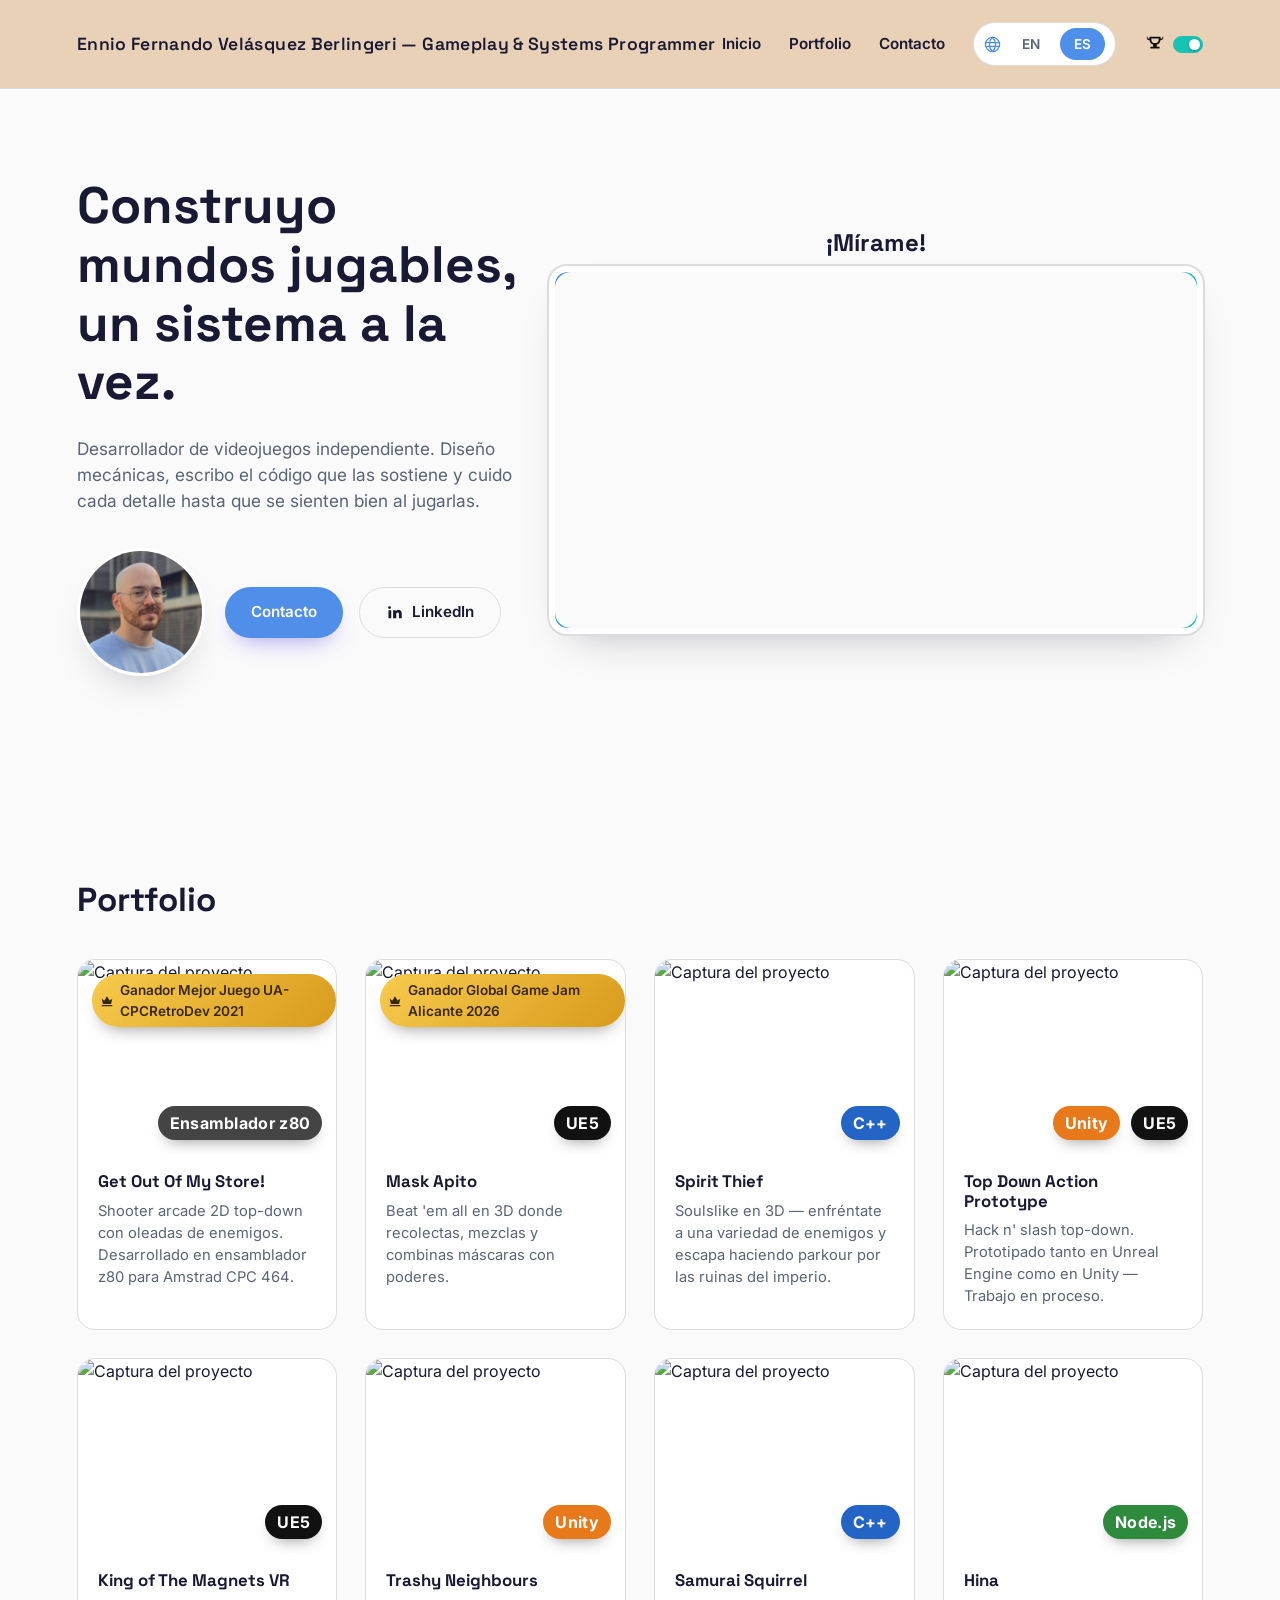
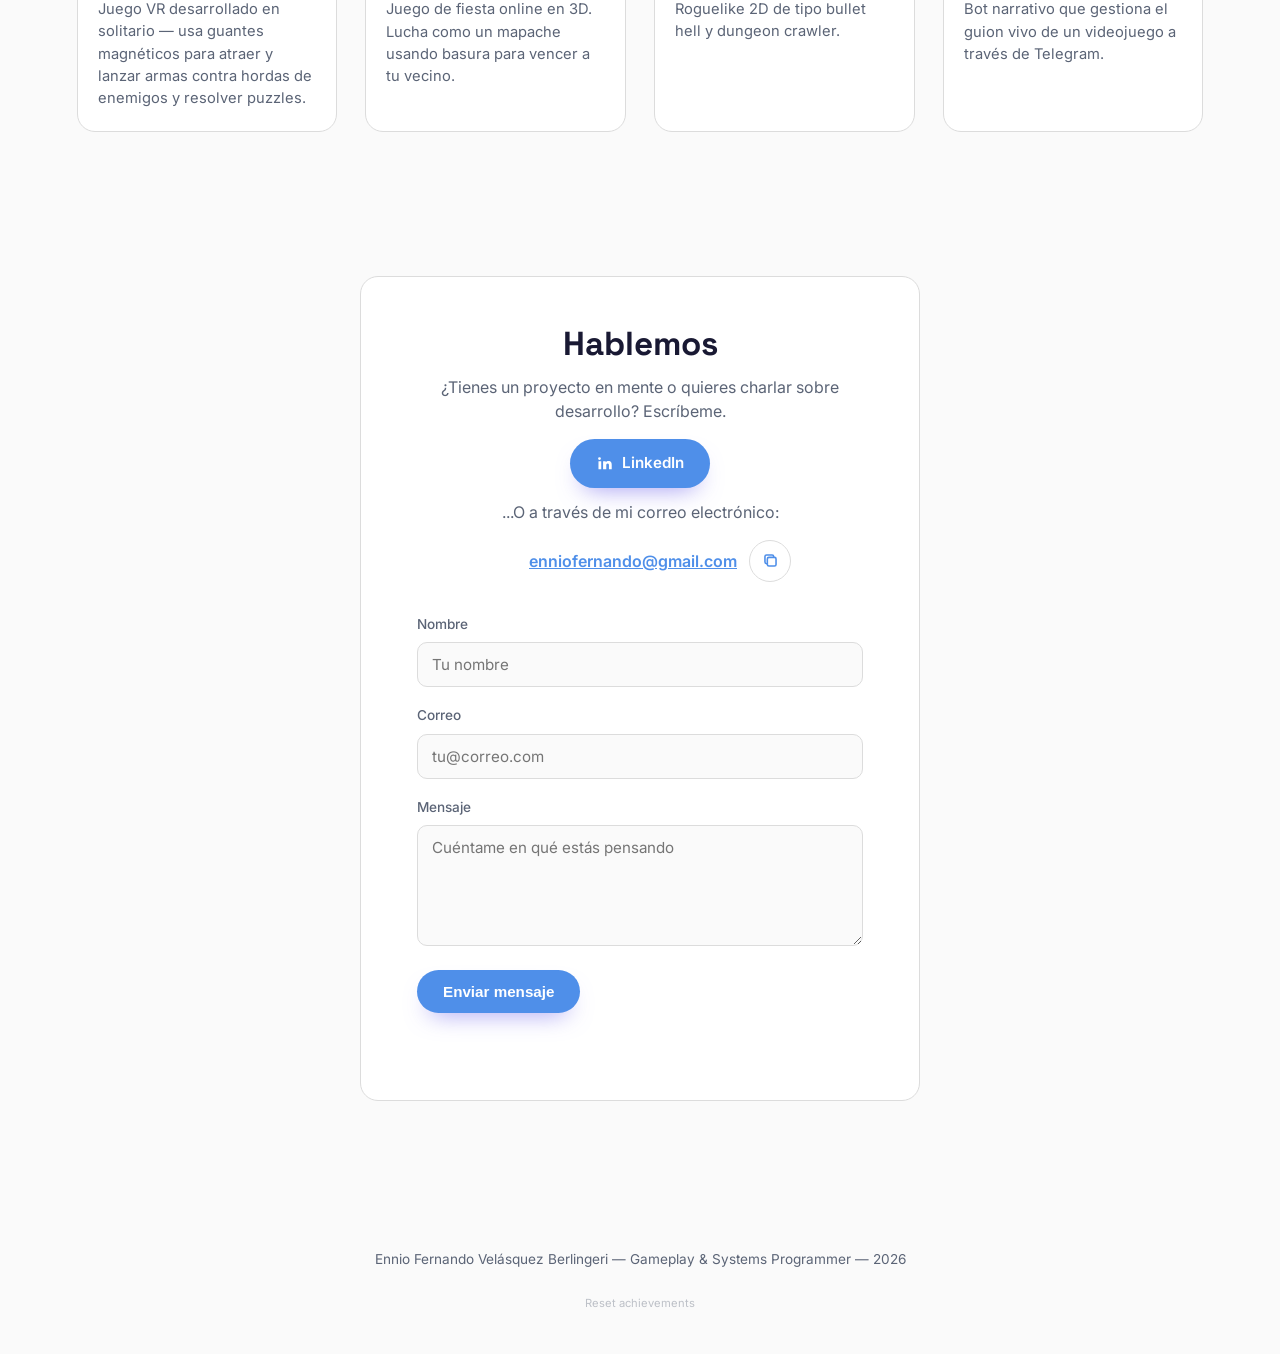
==== index.html @ 20a38a28 "achievements" ====
<!DOCTYPE html>
<html lang="es">
<head>
<meta charset="UTF-8">
<meta name="viewport" content="width=device-width, initial-scale=1.0">
<title>Portfolio - Ennio F. Velásquez</title>
<link rel="preconnect" href="https://fonts.googleapis.com">
<link rel="preconnect" href="https://fonts.gstatic.com" crossorigin>
<link href="https://fonts.googleapis.com/css2?family=Space+Grotesk:wght@500;600;700&family=Inter:wght@400;500;600&display=swap" rel="stylesheet">
<link rel="stylesheet" href="style.css">
</head>
<body>

  <header class="topbar">
    <span class="topbar-name">Ennio Fernando Velásquez Berlingeri — Gameplay & Systems Programmer</span>
    <div class="topbar-right">
      <nav class="topbar-nav">
        <a href="#inicio" data-i18n="nav.inicio">Inicio</a>
        <a href="#portfolio" data-i18n="nav.portfolio">Portfolio</a>
        <a href="#contacto" data-i18n="nav.contacto">Contacto</a>
      </nav>
      <div class="lang-switch" role="group" aria-label="Selector de idioma">
        <svg class="lang-icon" viewBox="0 0 24 24" aria-hidden="true">
          <circle cx="12" cy="12" r="9"/>
          <path d="M12 3c2.5 2.4 3.9 5.6 3.9 9s-1.4 6.6-3.9 9c-2.5-2.4-3.9-5.6-3.9-9s1.4-6.6 3.9-9z"/>
          <path d="M3.3 9.5h17.4M3.3 14.5h17.4"/>
        </svg>
        <button type="button" class="lang-option is-active" data-lang="en">EN</button>
        <button type="button" class="lang-option" data-lang="es">ES</button>
      </div>
      <label class="achievement-toggle" data-i18n-aria="achievement.toggle.aria">
        <svg class="achievement-toggle-icon" viewBox="0 0 24 24" aria-hidden="true">
          <path d="M6 4h12v3a6 6 0 0 1-4 5.66V15h3v2H7v-2h3v-2.34A6 6 0 0 1 6 7V4Zm2 2v1a4 4 0 0 0 8 0V6H8Zm-4 0h2v2a3 3 0 0 1-3-3V4h1v2Zm16 0V4h1v1a3 3 0 0 1-3 3V6h2Z"/>
        </svg>
        <input id="achievement-toggle" type="checkbox" checked onchange="toggleAchievements(this)">
        <span class="achievement-toggle-track" aria-hidden="true"></span>
      </label>
    </div>
  </header>

  <main>
    <section class="hero" id="inicio">
      <div class="hero-text">
        <h1 data-i18n="hero.title">Construyo mundos jugables, un sistema a la vez.</h1>
        <p class="hero-subtitle" data-i18n="hero.subtitle">Desarrollador de videojuegos independiente. Diseño mecánicas, escribo el código que las sostiene y cuido cada detalle hasta que se sienten bien al jugarlas.</p>
        <div class="hero-actions-wrap">
          <img class="avatar-thumb" src="resources/pic.png" alt="Foto de Ennio">
          <div class="hero-actions">
            <a class="btn btn-primary" href="#contacto" data-i18n="nav.contacto">Contacto</a>
            <a class="btn btn-outline" href="https://www.linkedin.com/in/efvb/" target="_blank" rel="noopener">
              <svg class="btn-icon" viewBox="0 0 24 24" aria-hidden="true"><path d="M6.94 5a2 2 0 1 1-4 0 2 2 0 0 1 4 0zM3.5 8.75h3.9V20H3.5V8.75zM10 8.75h3.74v1.54h.05c.52-.94 1.8-1.93 3.7-1.93 3.96 0 4.7 2.5 4.7 5.75V20h-3.9v-5.14c0-1.23-.02-2.8-1.75-2.8-1.76 0-2.03 1.32-2.03 2.7V20H10V8.75z"/></svg>
              <span data-i18n="hero.cta.linkedin">LinkedIn</span>
            </a>
          </div>
        </div>
      </div>
      <div class="hero-media">
        <h2 class="video-title" data-i18n="hero.video.title">Watch me!</h2>
        <div class="video-frame">
          <iframe
            id="showcase-video"
            src="https://www.youtube.com/embed/3ATdBlIdBKU?enablejsapi=1"
            title="Gamedev Showcase Video"
            frameborder="0"
            allow="accelerometer; autoplay; clipboard-write; encrypted-media; gyroscope; picture-in-picture"
            allowfullscreen>
          </iframe>
        </div>
      </div>
    </section>

    <section class="portfolio" id="portfolio">
      <h2 data-i18n="portfolio.heading">Portfolio</h2>
      <div class="grid">

        <a class="card" href="project/get-out-of-my-store.html" data-i18n-aria="card.aria">
          <div class="card-image">
            <span class="badge-winner">
              <svg class="badge-icon" viewBox="0 0 24 24" aria-hidden="true"><path d="M3 19h18v2H3v-2zM3 8l4.5 3L12 4l4.5 7L21 8l-2 9H5L3 8z"/></svg>
              <span data-i18n="project.goms.award">Ganador del Mejor Juego UA en CPCRetroDev 2021</span>
            </span>
            <img src="https://picsum.photos/seed/get-out-of-my-store/600/450" alt="Captura del proyecto">
            <span class="badge-tag" style="background: #444444;" data-i18n="project.goms.badge">Ensamblador z80</span>
          </div>
          <div class="card-body">
            <h3 data-i18n="project.goms.title">Get Out Of My Store!</h3>
            <p data-i18n="project.goms.tagline">Shooter arcade 2D top-down con oleadas de enemigos.</p>
          </div>
        </a>

        <a class="card" href="project/mask-apito.html" data-i18n-aria="card.aria">
          <div class="card-image">
            <span class="badge-winner">
              <svg class="badge-icon" viewBox="0 0 24 24" aria-hidden="true"><path d="M3 19h18v2H3v-2zM3 8l4.5 3L12 4l4.5 7L21 8l-2 9H5L3 8z"/></svg>
              <span data-i18n="project.maskapito.award">Ganador del Global Game Jam Alicante 2026</span>
            </span>
            <img src="https://picsum.photos/seed/mask-apito/600/450" alt="Captura del proyecto">
            <span class="badge-tag" style="background: #111111;">UE5</span>
          </div>
          <div class="card-body">
            <h3 data-i18n="project.maskapito.title">Mask Apito</h3>
            <p data-i18n="project.maskapito.tagline">Beat 'em all en 3D donde las máscaras otorgan poderes.</p>
          </div>
        </a>

        <a class="card" href="project/spirit-thief.html" data-i18n-aria="card.aria">
          <div class="card-image">
            <img src="https://picsum.photos/seed/spirit-thief/600/450" alt="Captura del proyecto">
            <span class="badge-tag" style="background: #2464c4;">C++</span>
          </div>
          <div class="card-body">
            <h3 data-i18n="project.spiritthief.title">Spirit Thief</h3>
            <p data-i18n="project.spiritthief.tagline">Soulslike en 3D con combate y parkour por las ruinas del imperio.</p>
          </div>
        </a>

        <a class="card" href="project/top-down-action-prototype.html" data-i18n-aria="card.aria">
          <div class="card-image">
            <img src="https://picsum.photos/seed/top-down-action-prototype/600/450" alt="Captura del proyecto">
            <span class="badge-tag" style="background: #111111;">UE5</span>
            <span class="badge-tag badge-tag-secondary" style="background: #e8791a;">Unity</span>
          </div>
          <div class="card-body">
            <h3 data-i18n="project.topdownaction.title">Top Down Action Prototype</h3>
            <p data-i18n="project.topdownaction.tagline">Hack n' slash top-down prototipado en Unreal Engine y Unity.</p>
          </div>
        </a>

        <a class="card" href="project/king-of-the-magnets-vr.html" data-i18n-aria="card.aria">
          <div class="card-image">
            <img src="https://picsum.photos/seed/king-of-the-magnets-vr/600/450" alt="Captura del proyecto">
            <span class="badge-tag" style="background: #111111;">UE5</span>
          </div>
          <div class="card-body">
            <h3 data-i18n="project.kotm.title">King of The Magnets VR</h3>
            <p data-i18n="project.kotm.tagline">Juego VR desarrollado en solitario con guantes magnéticos.</p>
          </div>
        </a>

        <a class="card" href="project/trashy-neighbours.html" data-i18n-aria="card.aria">
          <div class="card-image">
            <img src="https://picsum.photos/seed/trashy-neighbours/600/450" alt="Captura del proyecto">
            <span class="badge-tag" style="background: #e8791a;">Unity</span>
          </div>
          <div class="card-body">
            <h3 data-i18n="project.trashyneighbours.title">Trashy Neighbours</h3>
            <p data-i18n="project.trashyneighbours.tagline">Juego de fiesta online en 3D donde luchas usando basura.</p>
          </div>
        </a>

        <a class="card" href="project/samurai-squirrel.html" data-i18n-aria="card.aria">
          <div class="card-image">
            <img src="https://picsum.photos/seed/samurai-squirrel/600/450" alt="Captura del proyecto">
            <span class="badge-tag" style="background: #2464c4;">C++</span>
          </div>
          <div class="card-body">
            <h3 data-i18n="project.samuraisquirrel.title">Samurai Squirrel</h3>
            <p data-i18n="project.samuraisquirrel.tagline">Roguelike 2D de tipo bullet hell y dungeon crawler.</p>
          </div>
        </a>

        <a class="card" href="project/hina.html" data-i18n-aria="card.aria">
          <div class="card-image">
            <img src="https://picsum.photos/seed/hina/600/450" alt="Captura del proyecto">
            <span class="badge-tag" style="background: #2e8b3d;">Node.js</span>
          </div>
          <div class="card-body">
            <h3 data-i18n="project.hina.title">Hina</h3>
            <p data-i18n="project.hina.desc">Bot narrativo que gestiona el guion vivo de un videojuego a través de Telegram.</p>
          </div>
        </a>

      </div>
    </section>

    <section class="contact" id="contacto">
      <div class="contact-inner">
        <h2 data-i18n="contact.heading">Hablemos</h2>
        <p class="contact-subtitle" data-i18n="contact.subtitle">¿Tienes un proyecto en mente o quieres charlar sobre desarrollo? Escríbeme.</p>
        <a class="btn btn-primary" href="https://www.linkedin.com/in/efvb/" target="_blank" rel="noopener">
          <svg class="btn-icon" viewBox="0 0 24 24" aria-hidden="true"><path d="M6.94 5a2 2 0 1 1-4 0 2 2 0 0 1 4 0zM3.5 8.75h3.9V20H3.5V8.75zM10 8.75h3.74v1.54h.05c.52-.94 1.8-1.93 3.7-1.93 3.96 0 4.7 2.5 4.7 5.75V20h-3.9v-5.14c0-1.23-.02-2.8-1.75-2.8-1.76 0-2.03 1.32-2.03 2.7V20H10V8.75z"/></svg>
          <span data-i18n="hero.cta.linkedin">LinkedIn</span>
        </a>
        <p class="contact-subtitle" data-i18n="contact.oremail">...O a través de mi correo electrónico:</p>
        <a class="mailto" href="mailto:enniofernando@gmail.com">enniofernando@gmail.com</a>
        <span class="copy-email-slot">
          <button class="copy-email" data-i18n-aria="contact.copy" aria-label="Copiar" onclick="copyEmail(this)">
              <svg class="copy-icon" viewBox="0 0 24 24" aria-hidden="true">
                <rect x="5" y="5" width="11" height="11" rx="2"></rect>
                <rect class="copy-front" x="8" y="8" width="11" height="11" rx="2"></rect>
              </svg>
              <span class="copy-label" data-i18n="contact.copy">Copiar</span>
          </button>
        </span>
        <form class="contact-form">
          <div class="field">
            <label for="name" data-i18n="contact.name.label">Nombre</label>
            <input type="text" id="name" name="name" placeholder="Tu nombre" data-i18n-placeholder="contact.name.placeholder">
          </div>
          <div class="field">
            <label for="email" data-i18n="contact.email.label">Correo</label>
            <input type="email" id="email" name="email" placeholder="tu@correo.com" data-i18n-placeholder="contact.email.placeholder">
          </div>
          <div class="field">
            <label for="message" data-i18n="contact.message.label">Mensaje</label>
            <textarea id="message" name="message" rows="5" placeholder="Cuéntame en qué estás pensando" data-i18n-placeholder="contact.message.placeholder"></textarea>
          </div>
          <button type="submit" class="btn btn-primary" data-i18n="contact.submit" disabled>Enviar mensaje</button>
        </form>
      </div>
    </section>
  </main>

  <footer class="site-footer">
    <p data-i18n="footer.text">Ennio — Game Developer</p>
    <button class="reset-achievements" type="button" data-i18n="footer.resetAchievements" onclick="resetAchievements()">Reset achievements</button>
  </footer>
  <script src="layout.js"></script>
  <script src="translations.js"></script>
  <script src="i18n.js"></script>
  <script src="contact.js"></script>
  <script>
    (function () {
      var achievementStorageKey = "portfolio-achievements";
      var achievementPreferenceKey = "portfolio-achievements-enabled";
      var viewedProjectsKey = "portfolio-viewed-projects";
      var finalAchievementKey = "achievement.final.title";
      var requiredAchievementKeys = [
        "achievement.cinema.title",
        "achievement.language.title",
        "achievement.contact.title",
        "achievement.copycat.title",
        "achievement.projects2.title",
        "achievement.projectsAll.title"
      ];
      var finalAchievementTimerScheduled = false;

      function achievementsEnabled() {
        try {
          return localStorage.getItem(achievementPreferenceKey) !== "false";
        } catch (error) {
          return true;
        }
      }

      window.toggleAchievements = function (toggle) {
        try {
          localStorage.setItem(achievementPreferenceKey, String(toggle.checked));
        } catch (error) {
          // Achievements remain enabled if localStorage is blocked.
        }
        if (!toggle.checked) {
          var activeToast = document.querySelector(".achievement-toast");
          if (activeToast) activeToast.remove();
        }
      };

      function getViewedProjectCount() {
        var projectIds = Array.prototype.map.call(
          document.querySelectorAll(".portfolio .card"),
          function (card) { return card.getAttribute("href").split("/").pop(); }
        );
        try {
          var viewedProjects = JSON.parse(localStorage.getItem(viewedProjectsKey) || "[]");
          return projectIds.filter(function (projectId) {
            return viewedProjects.indexOf(projectId) !== -1;
          }).length;
        } catch (error) {
          return 0;
        }
      }

      function checkProjectAchievements() {
        var viewedCount = getViewedProjectCount();
        var totalProjects = document.querySelectorAll(".portfolio .card").length;
        if (viewedCount >= 2) {
          window.AnimateAchievement("achievement.projects2.title", "achievement.projects2.description");
        }
        if (viewedCount === totalProjects) {
          window.AnimateAchievement("achievement.projectsAll.title", "achievement.projectsAll.description");
        }
      }

      document.addEventListener("DOMContentLoaded", function () {
        var toggle = document.getElementById("achievement-toggle");
        if (toggle) toggle.checked = achievementsEnabled();
        checkProjectAchievements();
        if (requiredAchievementKeys.every(function (key) {
          return getShownAchievements().indexOf(key) !== -1;
        })) {
          scheduleFinalAchievement();
        }
      });

      window.addEventListener("storage", function (event) {
        if (event.key === viewedProjectsKey) checkProjectAchievements();
        if (event.key === viewedProjectsKey || event.key === achievementStorageKey) {
          if (requiredAchievementKeys.every(function (key) {
            return getShownAchievements().indexOf(key) !== -1;
          })) {
            scheduleFinalAchievement();
          }
        }
      });

      window.resetAchievements = function () {
        sessionStorage.removeItem(achievementStorageKey);
        localStorage.removeItem(viewedProjectsKey);
        if (typeof window.resetLanguageAchievementProgress === "function") {
          window.resetLanguageAchievementProgress();
        }
      };

      function getShownAchievements() {
        try {
          return JSON.parse(sessionStorage.getItem(achievementStorageKey) || "[]");
        } catch (error) {
          return [];
        }
      }

      function scheduleFinalAchievement() {
        if (finalAchievementTimerScheduled) return;
        finalAchievementTimerScheduled = true;
        window.setTimeout(function () {
          finalAchievementTimerScheduled = false;
          var shownAchievements = getShownAchievements();
          var hasEveryAchievement = requiredAchievementKeys.every(function (key) {
            return shownAchievements.indexOf(key) !== -1;
          });
          if (hasEveryAchievement) {
            window.AnimateAchievement(finalAchievementKey, "achievement.final.description");
          }
        }, 5000);
      }

      function playAchievementSound() {
        var AudioContext = window.AudioContext || window.webkitAudioContext;
        if (!AudioContext) return;

        var context = new AudioContext();
        var oscillator = context.createOscillator();
        var gain = context.createGain();
        var now = context.currentTime;

        oscillator.type = "triangle";
        oscillator.frequency.setValueAtTime(523.25, now);
        oscillator.frequency.setValueAtTime(659.25, now + 0.1);
        oscillator.frequency.setValueAtTime(783.99, now + 0.2);
        gain.gain.setValueAtTime(0.0001, now);
        gain.gain.exponentialRampToValueAtTime(0.12, now + 0.03);
        gain.gain.exponentialRampToValueAtTime(0.0001, now + 0.55);

        oscillator.connect(gain);
        gain.connect(context.destination);
        oscillator.start(now);
        oscillator.stop(now + 0.55);
        oscillator.addEventListener("ended", function () {
          context.close();
        });
      }

      window.AnimateAchievement = function (title, description) {
        if (!achievementsEnabled()) return;
        var shownAchievements = getShownAchievements();
        if (shownAchievements.indexOf(title) !== -1) return;

        shownAchievements.push(title);
        try {
          sessionStorage.setItem(achievementStorageKey, JSON.stringify(shownAchievements));
        } catch (error) {
          // The notification can still be shown if sessionStorage is blocked.
        }

        if (title !== finalAchievementKey && requiredAchievementKeys.every(function (key) {
          return shownAchievements.indexOf(key) !== -1;
        })) {
          scheduleFinalAchievement();
        }

        var existing = document.querySelector(".achievement-toast");
        if (existing) existing.remove();

        var lang = document.documentElement.lang || "es";
        var dictionary = (window.translations && window.translations[lang]) || {};
        var unlockedText = dictionary["achievement.unlocked"] || "Achievement unlocked";
        var displayTitle = dictionary[title] || title;
        var displayDescription = dictionary[description] || description;
        var toast = document.createElement("aside");
        toast.className = "achievement-toast" + (title === finalAchievementKey ? " achievement-toast--gold" : "");
        toast.setAttribute("role", "status");
        toast.innerHTML =
          '<div class="achievement-icon" aria-hidden="true">' +
          '<svg viewBox="0 0 24 24"><path d="M6 4h12v3a6 6 0 0 1-4 5.66V15h3v2H7v-2h3v-2.34A6 6 0 0 1 6 7V4Zm2 2v1a4 4 0 0 0 8 0V6H8Zm-4 0h2v2a3 3 0 0 1-3-3V4h1v2Zm16 0V4h1v1a3 3 0 0 1-3 3V6h2Z"/></svg>' +
          '</div>' +
          '<div class="achievement-copy"><small></small><strong></strong><span></span></div>';
        toast.querySelector("small").textContent = unlockedText;
        toast.querySelector("strong").textContent = displayTitle;
        toast.querySelector("span").textContent = displayDescription;
        document.body.appendChild(toast);
        playAchievementSound();

        window.setTimeout(function () {
          toast.classList.add("is-leaving");
          window.setTimeout(function () {
            toast.remove();
          }, 350);
        }, 5500);
      };

      window.onYouTubeIframeAPIReady = function () {
        var video = document.getElementById("showcase-video");
        if (!video || !window.YT || !YT.Player) return;

        new YT.Player(video, {
          events: {
            onStateChange: function (event) {
              if (event.data === YT.PlayerState.PLAYING) {
                window.AnimateAchievement("achievement.cinema.title", "achievement.cinema.description");
              }
            }
          }
        });
      };

      var youtubeApi = document.createElement("script");
      youtubeApi.src = "https://www.youtube.com/iframe_api";
      document.head.appendChild(youtubeApi);
    })();

    function copyTranslation(key) {
      var lang = document.documentElement.lang || "es";
      var dict = (window.translations && window.translations[lang]) || {};
      return dict[key] || key;
    }

    function copyEmail(button) {
      navigator.clipboard.writeText("enniofernando@gmail.com");
      if (typeof window.AnimateAchievement === "function") {
        window.AnimateAchievement("achievement.copycat.title", "achievement.copycat.description");
      }

      button.classList.add("is-copied");
      button.setAttribute("data-i18n-aria", "contact.copied");
      button.setAttribute("aria-label", copyTranslation("contact.copied"));
      button.querySelector(".copy-label").setAttribute("data-i18n", "contact.copied");
      button.querySelector(".copy-label").textContent = copyTranslation("contact.copied");

      setTimeout(() => {
        button.classList.remove("is-copied");
        button.setAttribute("data-i18n-aria", "contact.copy");
        button.setAttribute("aria-label", copyTranslation("contact.copy"));
        button.querySelector(".copy-label").setAttribute("data-i18n", "contact.copy");
        button.querySelector(".copy-label").textContent = copyTranslation("contact.copy");
      }, 2000);
  }
  </script>

</body>
</html>
---- style.css ----
:root {
  --bg: #fafafa;
  --surface: #ffffff;
  --ink: #191933;
  --ink-soft: #5b6476;
  --accent: #4f8fe9;
  --accent-ink: #ffffff;
  --accent-2: #17c3b2;
  --border: #dcdcdc;
  --shadow: 0 20px 40px -24px rgba(25, 25, 51, 0.35);
  --radius: 18px;
  --header-h: 84px;
  --font-display: "Space Grotesk", sans-serif;
  --font-body: "Inter", sans-serif;
}

* {
  box-sizing: border-box;
}

html {
  scroll-behavior: smooth;
}

body {
  margin: 0;
  background: var(--bg);
  color: var(--ink);
  font-family: var(--font-body);
  line-height: 1.5;
}

img {
  max-width: 100%;
  display: block;
}

a {
  color: inherit;
}

h1, h2, h3 {
  font-family: var(--font-display);
  margin: 0;
  line-height: 1.15;
}

.mailto {
  color: var(--accent);
  font-weight: 600;
  line-height: 42px;
  vertical-align: middle;
  position: relative;
  left: 56px;
}

/* ---------- Topbar ---------- */

.topbar {
  position: sticky;
  top: 0;
  z-index: 10;
  display: flex;
  align-items: center;
  justify-content: space-between;
  padding: 22px 6vw;
  background: rgb(216 168 116 / 50%);
  backdrop-filter: blur(10px);
  border-bottom: 1px solid var(--border);
}

.topbar-name {
  font-family: var(--font-display);
  font-weight: 600;
  font-size: 1.1rem;
  letter-spacing: 0.02em;
}

.topbar-right {
  display: flex;
  align-items: center;
  gap: 28px;
}

.topbar-nav {
  display: flex;
  gap: 28px;
}

.topbar-nav a {
  text-decoration: none;
  color: var(--ink);
  font-size: 0.95rem;
  font-weight: 600;
  transition: color 0.2s ease;
}

.topbar-nav a:hover {
  color: var(--accent);
}

/* ---------- Selector de idioma ---------- */

.lang-switch {
  display: flex;
  align-items: center;
  gap: 6px;
  padding: 5px 10px 5px 9px;
  border-radius: 999px;
  background: var(--surface);
  border: 1px solid var(--border);
}

.lang-icon {
  width: 19px;
  height: 19px;
  flex-shrink: 0;
  fill: none;
  stroke: var(--accent);
  stroke-width: 1.6;
  stroke-linecap: round;
}

.lang-option {
  border: none;
  background: transparent;
  padding: 8px 14px;
  border-radius: 999px;
  font-family: var(--font-body);
  font-size: 0.85rem;
  font-weight: 600;
  color: var(--ink-soft);
  cursor: pointer;
  transition: background 0.2s ease, color 0.2s ease;
}

.lang-option:hover {
  color: var(--ink);
}

.lang-option.is-active {
  background: var(--accent);
  color: var(--accent-ink);
}

.achievement-toggle {
  display: inline-flex;
  align-items: center;
  gap: 7px;
  color: var(--ink-soft);
  font-size: 0.78rem;
  font-weight: 600;
  cursor: pointer;
  user-select: none;
}

.achievement-toggle-icon {
  width: 22px;
  height: 22px;
  fill: #111111;
}

.achievement-toggle input {
  position: absolute;
  opacity: 0;
  pointer-events: none;
}

.achievement-toggle-track {
  position: relative;
  width: 30px;
  height: 17px;
  border: 1px solid var(--border);
  border-radius: 999px;
  background: var(--border);
  transition: background 0.2s ease, border-color 0.2s ease;
}

.achievement-toggle-track::after {
  content: "";
  position: absolute;
  top: 2px;
  left: 2px;
  width: 11px;
  height: 11px;
  border-radius: 50%;
  background: var(--surface);
  box-shadow: 0 1px 3px rgb(25 25 51 / 25%);
  transition: transform 0.2s ease;
}

.achievement-toggle input:checked + .achievement-toggle-track {
  border-color: var(--accent-2);
  background: var(--accent-2);
}

.achievement-toggle input:checked + .achievement-toggle-track::after {
  transform: translateX(13px);
}

.achievement-toggle input:focus-visible + .achievement-toggle-track {
  outline: 3px solid rgb(79 143 233 / 35%);
  outline-offset: 3px;
}

/* ---------- Hero ---------- */

.hero {
  display: flex;
  align-items: center;
  gap: 1vw;
  padding: 3vh 6vw 10vh;
  min-height: 82vh;
  scroll-margin-top: var(--header-h);
}

.hero-text {
  flex: 1 1 400px;
  animation: rise 0.8s ease both;
}

.hero-text h1 {
  font-size: clamp(2.2rem, 4vw, 3.4rem);
  max-width: 14ch;
  color: var(--ink);
}

.hero-subtitle {
  margin-top: 24px;
  max-width: 46ch;
  font-size: 1.08rem;
  color: var(--ink-soft);
}

.hero-actions-wrap {
  margin-top: 34px;
  display: flex;
  align-items: center;
  gap: 20px;
}

.avatar-thumb {
  width: 128px;
  height: 128px;
  border-radius: 50%;
  object-fit: cover;
  border: 3px solid var(--surface);
  box-shadow: var(--shadow);
  flex-shrink: 0;
}

.hero-actions {
  display: flex;
  gap: 16px;
  flex-wrap: wrap;
}

.hero-media {
  flex: 1.3 1 576px;
  animation: rise 0.8s 0.15s ease both;
}

.video-frame {
  position: relative;
  border-radius: var(--radius);
  overflow: hidden;
  aspect-ratio: 16 / 9;
  box-shadow: var(--shadow);
  border: 6px solid var(--surface);
  outline: 2px solid var(--border);
}

.video-title {
  width: 100%;
  text-align: center;
  justify-content: center;
  padding: 10px;
}

.video-frame::before {
  content: "";
  position: absolute;
  inset: -6px;
  border-radius: calc(var(--radius) + 4px);
  padding: 6px;
  background: linear-gradient(135deg, var(--accent), var(--accent-2));
  -webkit-mask: linear-gradient(#000 0 0) content-box, linear-gradient(#000 0 0);
  -webkit-mask-composite: xor;
  mask-composite: exclude;
  z-index: -1;
}

.video-frame iframe {
  width: 100%;
  height: 100%;
  border: 0;
  display: block;
}

.achievement-toast {
  position: fixed;
  top: calc(var(--header-h) + 12px);
  right: 24px;
  z-index: 30;
  display: flex;
  align-items: center;
  gap: 14px;
  width: min(360px, calc(100vw - 32px));
  padding: 14px 18px 14px 14px;
  border: 1px solid rgb(255 255 255 / 35%);
  border-radius: 8px;
  background: linear-gradient(135deg, #45ad7d, #25845f);
  color: #ffffff;
  box-shadow: 0 16px 34px -16px rgb(0 0 0 / 65%);
  animation: achievement-in 0.45s cubic-bezier(0.2, 0.9, 0.25, 1.2) both;
}

.achievement-toast.is-leaving {
  animation: achievement-out 0.35s ease both;
}

.achievement-toast--gold {
  background: linear-gradient(135deg, #f7cb4d, #d89a1c);
  border-color: rgb(58 39 5 / 35%);
  color: #3a2705;
}

.achievement-toast--gold .achievement-icon {
  border-color: #3a2705;
  background: rgb(255 255 255 / 24%);
}

.achievement-toast--gold .achievement-copy small,
.achievement-toast--gold .achievement-copy span {
  color: rgb(58 39 5 / 78%);
}

.achievement-icon {
  display: grid;
  place-items: center;
  width: 38px;
  height: 38px;
  flex: 0 0 38px;
  border: 2px solid #f7cb4d;
  border-radius: 8px;
  background: rgb(255 255 255 / 10%);
  color: #f7cb4d;
}

.achievement-icon svg {
  width: 25px;
  height: 25px;
  fill: currentColor;
}

.achievement-copy {
  display: grid;
  gap: 2px;
  min-width: 0;
}

.achievement-copy strong {
  font-family: var(--font-display);
  font-size: 1rem;
  letter-spacing: 0.02em;
}

.achievement-copy small {
  color: #ffffff;
  font-size: 0.68rem;
  font-weight: 700;
  letter-spacing: 0.12em;
  text-transform: uppercase;
}

.achievement-copy span {
  color: rgb(255 255 255 / 78%);
  font-size: 0.86rem;
}

@keyframes achievement-in {
  from { opacity: 0; transform: translateX(115%); }
  to { opacity: 1; transform: translateX(0); }
}

@keyframes achievement-out {
  from { opacity: 1; transform: translateX(0); }
  to { opacity: 0; transform: translateX(115%); }
}

@keyframes rise {
  from { opacity: 0; transform: translateY(18px); }
  to { opacity: 1; transform: translateY(0); }
}

/* ---------- Buttons ---------- */

.btn {
  display: inline-flex;
  align-items: center;
  justify-content: center;
  gap: 9px;
  padding: 13px 26px;
  border-radius: 999px;
  font-weight: 600;
  font-size: 0.95rem;
  text-decoration: none;
  transition: transform 0.2s ease, box-shadow 0.2s ease, background 0.2s ease;
  cursor: pointer;
  border: none;
}

.btn-icon {
  width: 17px;
  height: 17px;
  fill: currentColor;
  flex-shrink: 0;
}

.btn-primary {
  background: var(--accent);
  color: var(--accent-ink);
  box-shadow: 0 12px 24px -12px rgba(91, 79, 233, 0.6);
}

.btn-primary:hover {
  transform: translateY(-2px);
  box-shadow: 0 16px 28px -12px rgba(91, 79, 233, 0.75);
}

.btn-outline {
  background: transparent;
  color: var(--ink);
  border: 1.5px solid var(--border);
}

.btn-outline:hover {
  border-color: var(--accent);
  color: var(--accent);
  transform: translateY(-2px);
}

/* ---------- Portfolio ---------- */

.portfolio {
  padding: 6vh 6vw 10vh;
  scroll-margin-top: var(--header-h);
}

.portfolio h2 {
  font-size: clamp(1.8rem, 2.6vw, 2.4rem);
  margin-bottom: 40px;
}

.grid {
  display: grid;
  grid-template-columns: repeat(4, 1fr);
  gap: 28px;
}

.card {
  background: var(--surface);
  border-radius: var(--radius);
  overflow: hidden;
  border: 1px solid var(--border);
  transition: transform 0.25s ease, box-shadow 0.25s ease, border-color 0.25s ease;
  display: flex;
  flex-direction: column;
  text-decoration: none;
  color: inherit;
  cursor: pointer;
}

.card:hover {
  transform: translateY(-6px);
  box-shadow: var(--shadow);
  border-color: var(--accent);
}

.card:focus-visible {
  outline: 3px solid var(--accent);
  outline-offset: 3px;
}

.card-image {
  position: relative;
  aspect-ratio: 4 / 3;
  overflow: hidden;
}

.badge-winner {
  position: absolute;
  top: 14px;
  left: 14px;
  z-index: 2;
  display: inline-flex;
  align-items: center;
  gap: 6px;
  padding: 6px 12px 6px 8px;
  border-radius: 999px;
  background: linear-gradient(135deg, #f7cb4d, #d89a1c);
  color: #3a2705;
  font-size: 0.85rem;
  font-weight: 600;
  box-shadow: 0 10px 18px -10px rgba(0, 0, 0, 0.45);
}

.badge-icon {
  width: 14px;
  height: 14px;
  flex-shrink: 0;
  fill: #3a2705;
}

.badge-tag {
  position: absolute;
  bottom: 14px;
  right: 14px;
  z-index: 2;
  padding: 5px 12px;
  border-radius: 999px;
  font-size: 1rem;
  font-weight: 700;
  letter-spacing: 0.02em;
  color: #ffffff;
  box-shadow: 0 8px 16px -8px rgba(0, 0, 0, 0.45);
}

.badge-tag-secondary {
  right: auto;
  right: 82px;
}

.card-image img {
  width: 100%;
  height: 100%;
  object-fit: cover;
  transition: transform 0.4s ease;
}

.card:hover .card-image img {
  transform: scale(1.06);
}

.card-body {
  padding: 18px 20px 22px;
}

.card-body h3 {
  font-size: 1.05rem;
  margin-bottom: 8px;
}

.card-body p {
  margin: 0;
  font-size: 0.92rem;
  color: var(--ink-soft);
}

/* ---------- Contact ---------- */

.contact {
  padding: 6vh 6vw 12vh;
  scroll-margin-top: var(--header-h);
}

.contact-inner {
  max-width: 560px;
  margin: 0 auto;
  background: var(--surface);
  border: 1px solid var(--border);
  border-radius: var(--radius);
  padding: 48px clamp(24px, 5vw, 56px);
  text-align: center;
}

.contact h2 {
  font-size: clamp(1.8rem, 2.6vw, 2.2rem);
}

.contact-subtitle {
  margin-top: 12px;
  color: var(--ink-soft);
}

.contact-form {
  margin-top: 32px;
  display: flex;
  flex-direction: column;
  gap: 18px;
  text-align: left;
}

.field {
  display: flex;
  flex-direction: column;
  gap: 8px;
}

.field label {
  font-size: 0.85rem;
  font-weight: 500;
  color: var(--ink-soft);
}

.field input,
.field textarea {
  font-family: var(--font-body);
  font-size: 0.95rem;
  padding: 12px 14px;
  border-radius: 10px;
  border: 1.5px solid var(--border);
  background: var(--bg);
  color: var(--ink);
  resize: vertical;
  transition: border-color 0.2s ease, box-shadow 0.2s ease;
}

.field input:focus,
.field textarea:focus {
  outline: none;
  border-color: var(--accent);
  box-shadow: 0 0 0 4px rgba(91, 79, 233, 0.15);
}

.field input.field-invalid,
.field textarea.field-invalid {
  border-color: #d6455a;
}

.field-error {
  font-size: 0.78rem;
  color: #d6455a;
}

.form-status {
  margin: 4px 0 0;
  font-size: 0.9rem;
  min-height: 1.2em;
}

.form-status--success {
  color: var(--accent-2);
  font-weight: 600;
}

.contact-form .btn {
  align-self: flex-start;
  margin-top: 6px;
}

/* ---------- Footer ---------- */

.site-footer {
  padding: 26px 6vw 40px;
  text-align: center;
  color: var(--ink-soft);
  font-size: 0.85rem;
}

.reset-achievements {
  margin-top: 10px;
  border: 0;
  padding: 2px 5px;
  background: transparent;
  color: var(--ink-soft);
  font: inherit;
  font-size: 0.7rem;
  opacity: 0.38;
  cursor: pointer;
  transition: opacity 0.2s ease, color 0.2s ease;
}

.reset-achievements:hover,
.reset-achievements:focus-visible {
  color: var(--accent);
  opacity: 1;
}

/* ---------- Página de proyecto individual ---------- */

.back-link {
  display: inline-flex;
  align-items: center;
  gap: 6px;
  color: var(--ink-soft);
  text-decoration: none;
  font-weight: 600;
  font-size: 0.9rem;
  margin-bottom: 30px;
  transition: color 0.2s ease;
}

.back-link:hover {
  color: var(--accent);
}

.back-icon {
  width: 16px;
  height: 16px;
}

.project-hero {
  padding: 6vh 6vw 4vh;
  scroll-margin-top: var(--header-h);
}

.project-title {
  font-family: var(--font-display);
  font-size: clamp(2rem, 4vw, 3rem);
  max-width: 20ch;
}

.project-tagline {
  margin-top: 14px;
  max-width: 60ch;
  font-size: 1.05rem;
  color: var(--ink-soft);
}

.project-meta {
  margin-top: 24px;
  display: flex;
  gap: 10px;
  flex-wrap: wrap;
}

.tech-tag {
  padding: 6px 14px;
  border-radius: 999px;
  font-size: 0.78rem;
  font-weight: 700;
  letter-spacing: 0.02em;
  color: #ffffff;
}

.project-award {
  display: inline-flex;
  align-items: center;
  gap: 6px;
  padding: 6px 12px 6px 8px;
  border-radius: 999px;
  background: linear-gradient(135deg, #f7cb4d, #d89a1c);
  color: #3a2705;
  font-size: 0.78rem;
  font-weight: 700;
}

.project-links {
  margin-top: 28px;
  display: flex;
  gap: 14px;
  flex-wrap: wrap;
}

.project-video {
  padding: 0 6vw 6vh;
}

.project-video .video-frame {
  max-width: 960px;
  margin: 0 auto;
}

.project-body {
  padding: 4vh 6vw 8vh;
  display: grid;
  grid-template-columns: 2fr 1fr;
  gap: 48px;
  align-items: start;
}

.project-main h2 {
  font-size: 1.6rem;
  margin-top: 0;
}

.project-main h3 {
  font-size: 1.15rem;
  margin-top: 32px;
  margin-bottom: 10px;
}

.project-main p {
  color: var(--ink-soft);
}

.project-list {
  margin: 0;
  padding-left: 20px;
  color: var(--ink-soft);
  display: flex;
  flex-direction: column;
  gap: 8px;
}

.project-side {
  position: sticky;
  top: calc(var(--header-h) + 24px);
}

.side-card {
  background: var(--surface);
  border: 1px solid var(--border);
  border-radius: var(--radius);
  padding: 24px;
}

.side-card h4 {
  font-family: var(--font-display);
  margin: 0 0 16px;
  font-size: 1rem;
}

.side-facts {
  margin: 0;
  display: grid;
  grid-template-columns: auto 1fr;
  gap: 8px 14px;
}

.side-facts dt {
  color: var(--ink-soft);
  font-size: 0.85rem;
}

.side-facts dd {
  margin: 0;
  font-weight: 600;
  font-size: 0.9rem;
}

.project-gallery {
  padding: 0 6vw 10vh;
}

.project-gallery h2 {
  font-size: 1.6rem;
  margin-bottom: 24px;
}

.gallery-grid {
  display: grid;
  grid-template-columns: repeat(2, 1fr);
  gap: 20px;
}

.gallery-grid img {
  width: 100%;
  aspect-ratio: 4 / 3;
  object-fit: cover;
  border-radius: var(--radius);
  border: 1px solid var(--border);
  transition: transform 0.3s ease;
}

.gallery-grid img:hover {
  transform: scale(1.02);
}

/* ---------- Responsive ---------- */

@media (max-width: 900px) {
  .hero {
    flex-direction: column;
    align-items: stretch;
    text-align: left;
    padding-top: 6vh;
    min-height: auto;
    padding-bottom: 1vh;
  }

  .hero-media {
    margin-top: 30px;
  }

  .hero-text,
  .hero-media {
    flex: 1 1 auto;
  }

  .hero-actions-wrap {
    flex-direction: column;
    align-items: flex-start;
    gap: 16px;
  }

  .grid {
    grid-template-columns: repeat(2, 1fr);
  }

  .project-body {
    grid-template-columns: 1fr;
  }

  .project-side {
    position: static;
  }
}

@media (max-width: 640px) {
  .topbar {
    flex-direction: column;
    align-items: flex-start;
    gap: 14px;
    padding: 16px 5vw;
  }

  .topbar-name {
    font-size: 0.92rem;
  }

  .topbar-right {
    width: 100%;
    justify-content: space-between;
    gap: 16px;
  }

  .topbar-nav {
    gap: 16px;
  }

  .contact-inner {
    padding: 36px 24px;
  }
}

@media (max-width: 450px) {
  .grid {
    grid-template-columns: 1fr;
  }

  .gallery-grid {
    grid-template-columns: 1fr;
  }
}

@media (prefers-reduced-motion: reduce) {
  * {
    animation: none !important;
    transition: none !important;
  }
}


.copy-email-slot {
  display: inline-block;
  width: 122px;
  text-align: left;
  vertical-align: middle;
  position: relative;
  left: 64px;
}

.copy-email {
  display: inline-flex;
  align-items: center;
  justify-content: center;
  width: 42px;
  height: 42px;
  padding: 0;
  border: 1px solid var(--border);
  border-radius: 50%;
  background: var(--surface);
  color: var(--accent);
  cursor: pointer;
  position: relative;
  top: 0;
  vertical-align: middle;
  transition: width 0.2s ease, border-color 0.2s ease, background 0.2s ease, color 0.2s ease;
}

.copy-email:hover {
  border-color: var(--accent);
  background: var(--accent);
  color: var(--accent-ink);
}

.copy-icon .copy-front {
  fill: var(--surface);
}

.copy-email:hover .copy-icon .copy-front {
  fill: var(--accent);
}

.copy-email:focus-visible {
  outline: 3px solid rgb(79 143 233 / 35%);
  outline-offset: 3px;
}

.copy-email.is-copied {
  width: auto;
  min-width: 112px;
  padding: 0 16px;
  border-radius: 999px;
  background: var(--accent-2);
  border-color: var(--accent-2);
  color: var(--accent-ink);
}

.copy-icon {
  width: 19px;
  height: 19px;
  fill: none;
  stroke: currentColor;
  stroke-width: 2;
  stroke-linecap: round;
  stroke-linejoin: round;
  flex-shrink: 0;
}

.copy-label {
  position: absolute;
  width: 1px;
  height: 1px;
  padding: 0;
  margin: -1px;
  overflow: hidden;
  clip: rect(0, 0, 0, 0);
  white-space: nowrap;
  border: 0;
}

.copy-email.is-copied .copy-icon {
  display: none;
}

.copy-email.is-copied .copy-label {
  position: static;
  width: auto;
  height: auto;
  margin: 0;
  overflow: visible;
  clip: auto;
  white-space: normal;
}
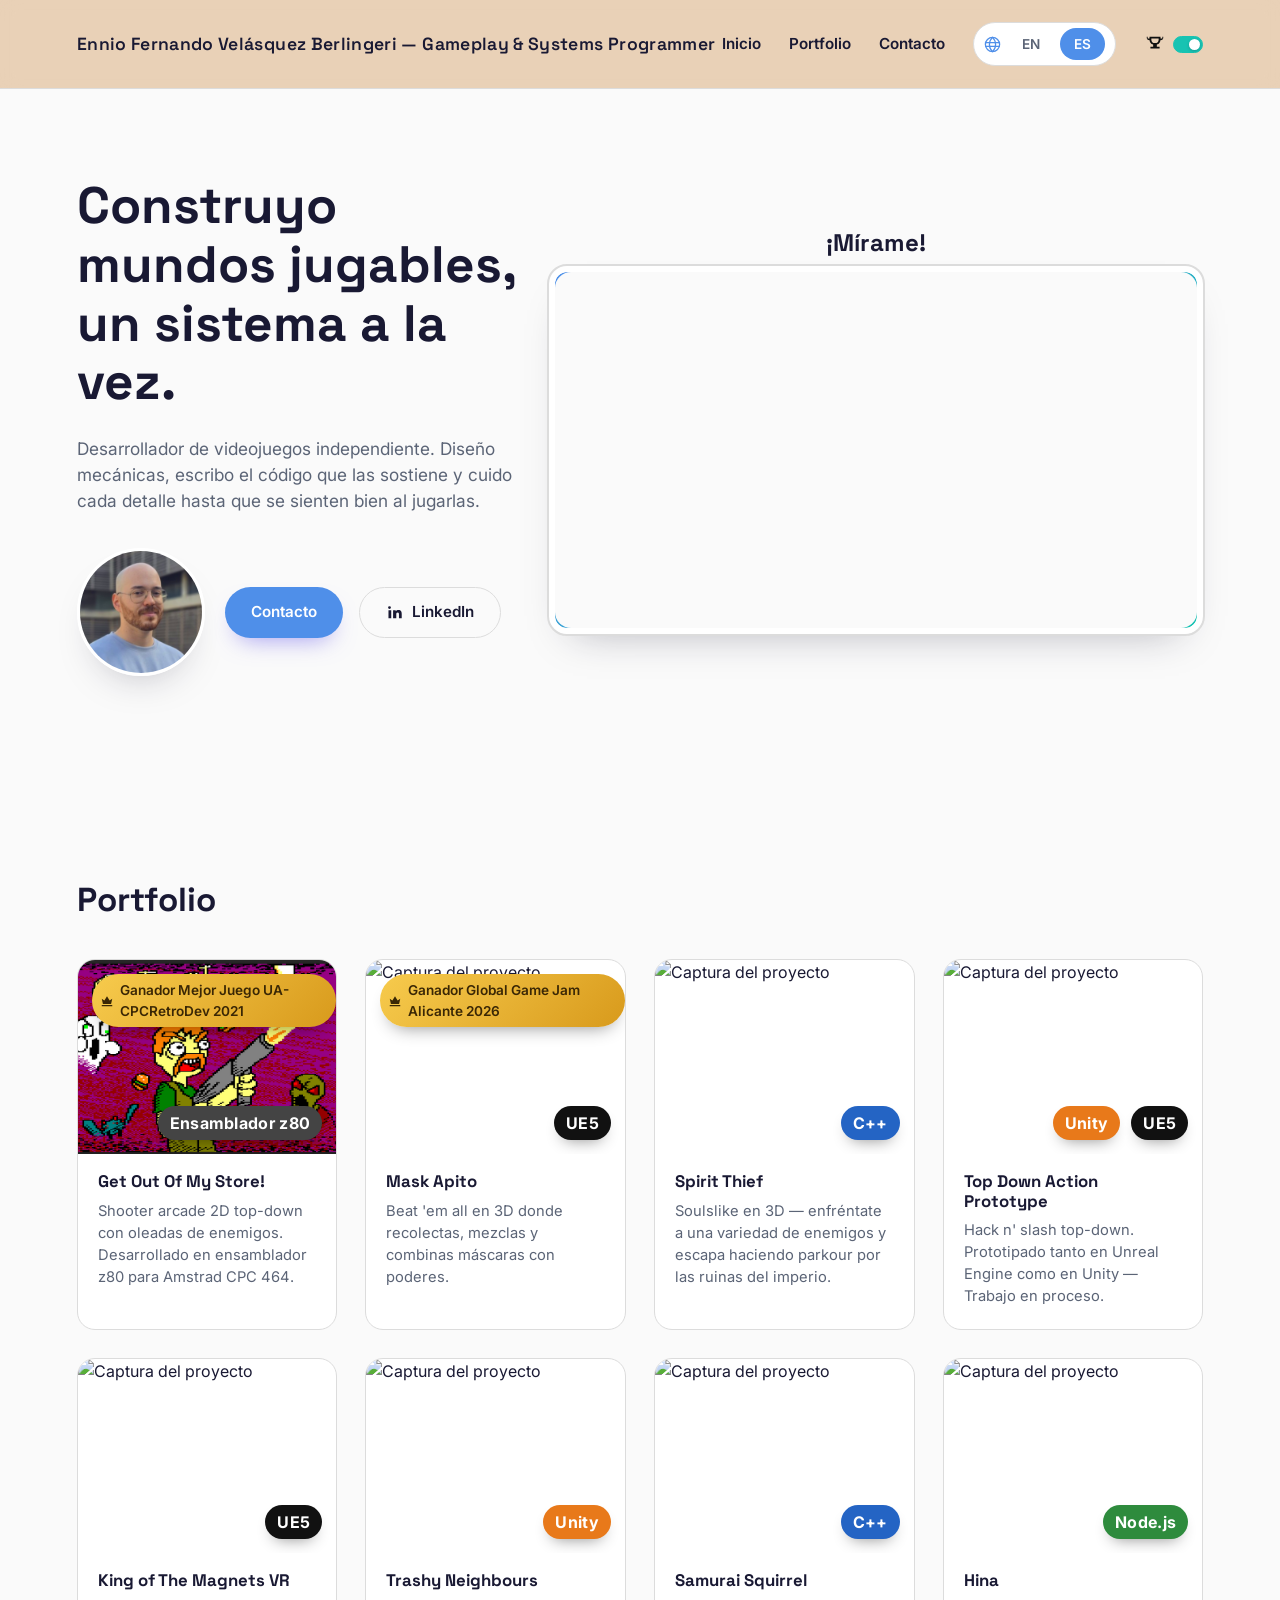
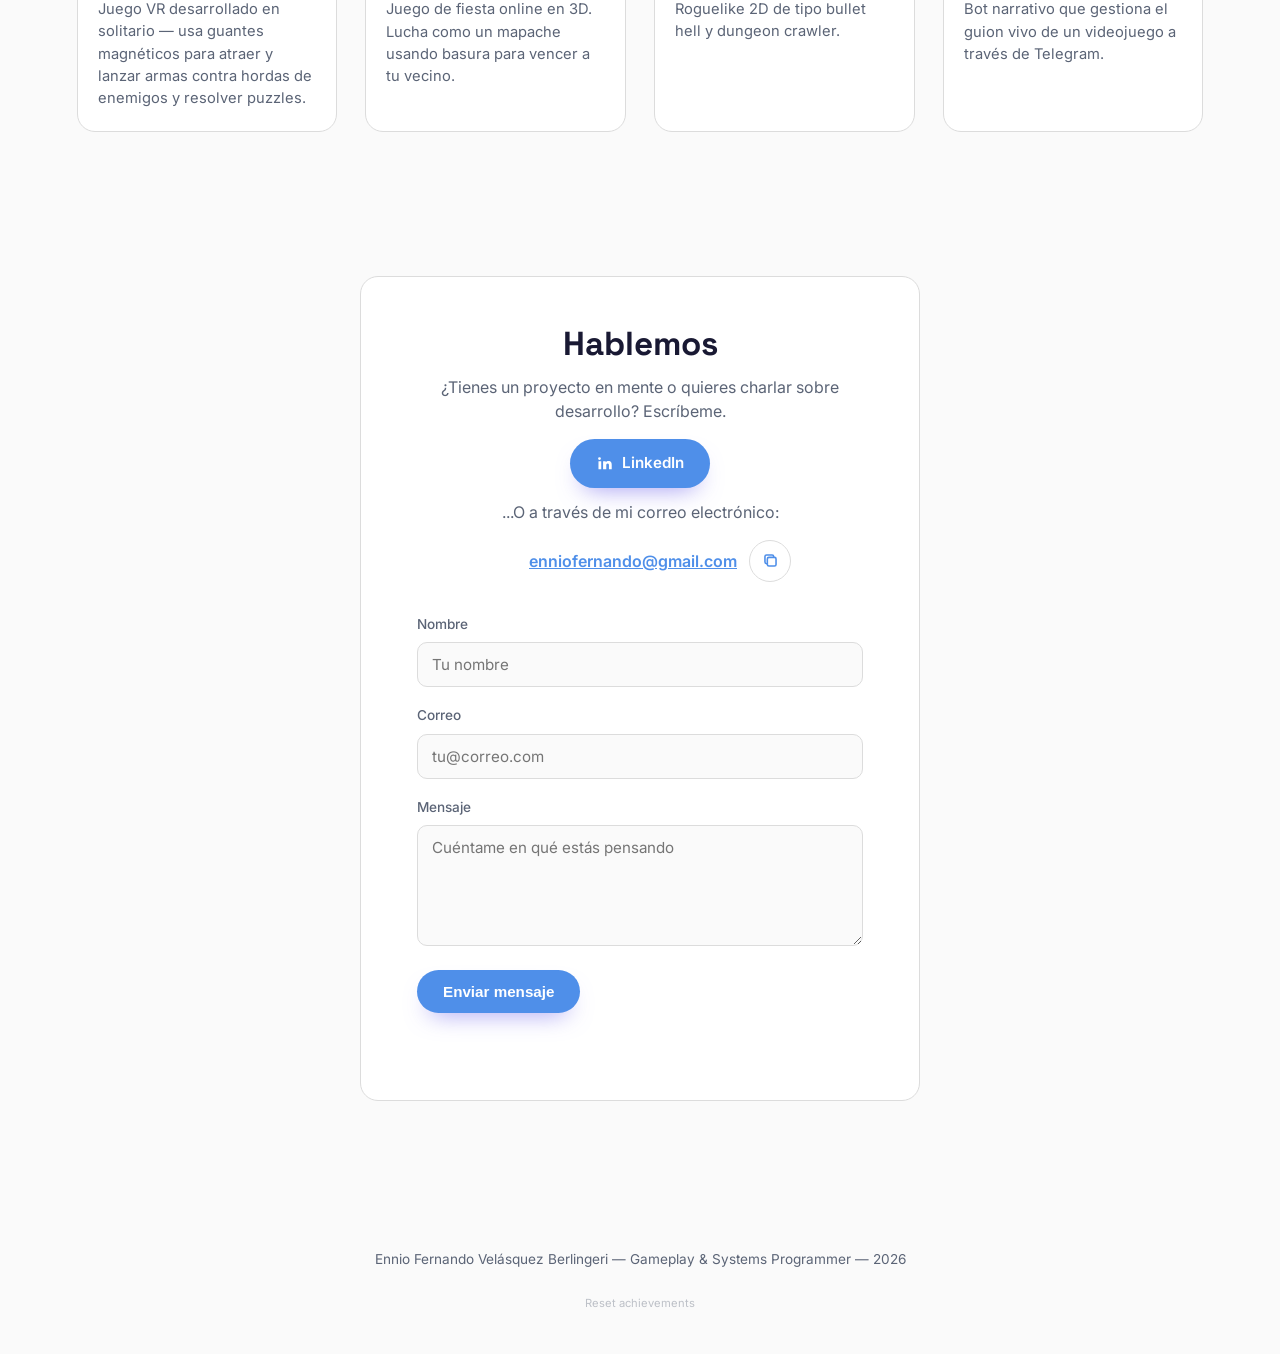
==== commit 6ce7fa71: "gooms image in index" ====
--- a/index.html
+++ b/index.html
@@ -79,7 +79,7 @@
               <svg class="badge-icon" viewBox="0 0 24 24" aria-hidden="true"><path d="M3 19h18v2H3v-2zM3 8l4.5 3L12 4l4.5 7L21 8l-2 9H5L3 8z"/></svg>
               <span data-i18n="project.goms.award">Ganador del Mejor Juego UA en CPCRetroDev 2021</span>
             </span>
-            <img src="https://picsum.photos/seed/get-out-of-my-store/600/450" alt="Captura del proyecto">
+            <img src="resources/gooms.png" alt="Captura del proyecto">
             <span class="badge-tag" style="background: #444444;" data-i18n="project.goms.badge">Ensamblador z80</span>
           </div>
           <div class="card-body">
@@ -205,7 +205,7 @@
             <label for="message" data-i18n="contact.message.label">Mensaje</label>
             <textarea id="message" name="message" rows="5" placeholder="Cuéntame en qué estás pensando" data-i18n-placeholder="contact.message.placeholder"></textarea>
           </div>
-          <button type="submit" class="btn btn-primary" data-i18n="contact.submit" disabled>Enviar mensaje</button>
+          <button type="submit" class="btn btn-primary" data-i18n="contact.submit">Enviar mensaje</button>
         </form>
       </div>
     </section>
--- a/style.css
+++ b/style.css
@@ -353,6 +353,11 @@
   fill: currentColor;
 }
 
+.achievement-toast--gold .achievement-icon {
+  border-color: #111111;
+  color: #111111;
+}
+
 .achievement-copy {
   display: grid;
   gap: 2px;
@@ -376,6 +381,7 @@
 .achievement-copy span {
   color: rgb(255 255 255 / 78%);
   font-size: 0.86rem;
+  white-space: pre-line;
 }
 
 @keyframes achievement-in {
@@ -716,6 +722,7 @@
   max-width: 60ch;
   font-size: 1.05rem;
   color: var(--ink-soft);
+  white-space: pre-line;
 }
 
 .project-meta {
@@ -783,6 +790,7 @@
 
 .project-main p {
   color: var(--ink-soft);
+  white-space: pre-line;
 }
 
 .project-list {
@@ -792,6 +800,10 @@
   display: flex;
   flex-direction: column;
   gap: 8px;
+}
+
+.project-list li {
+  white-space: pre-line;
 }
 
 .project-side {
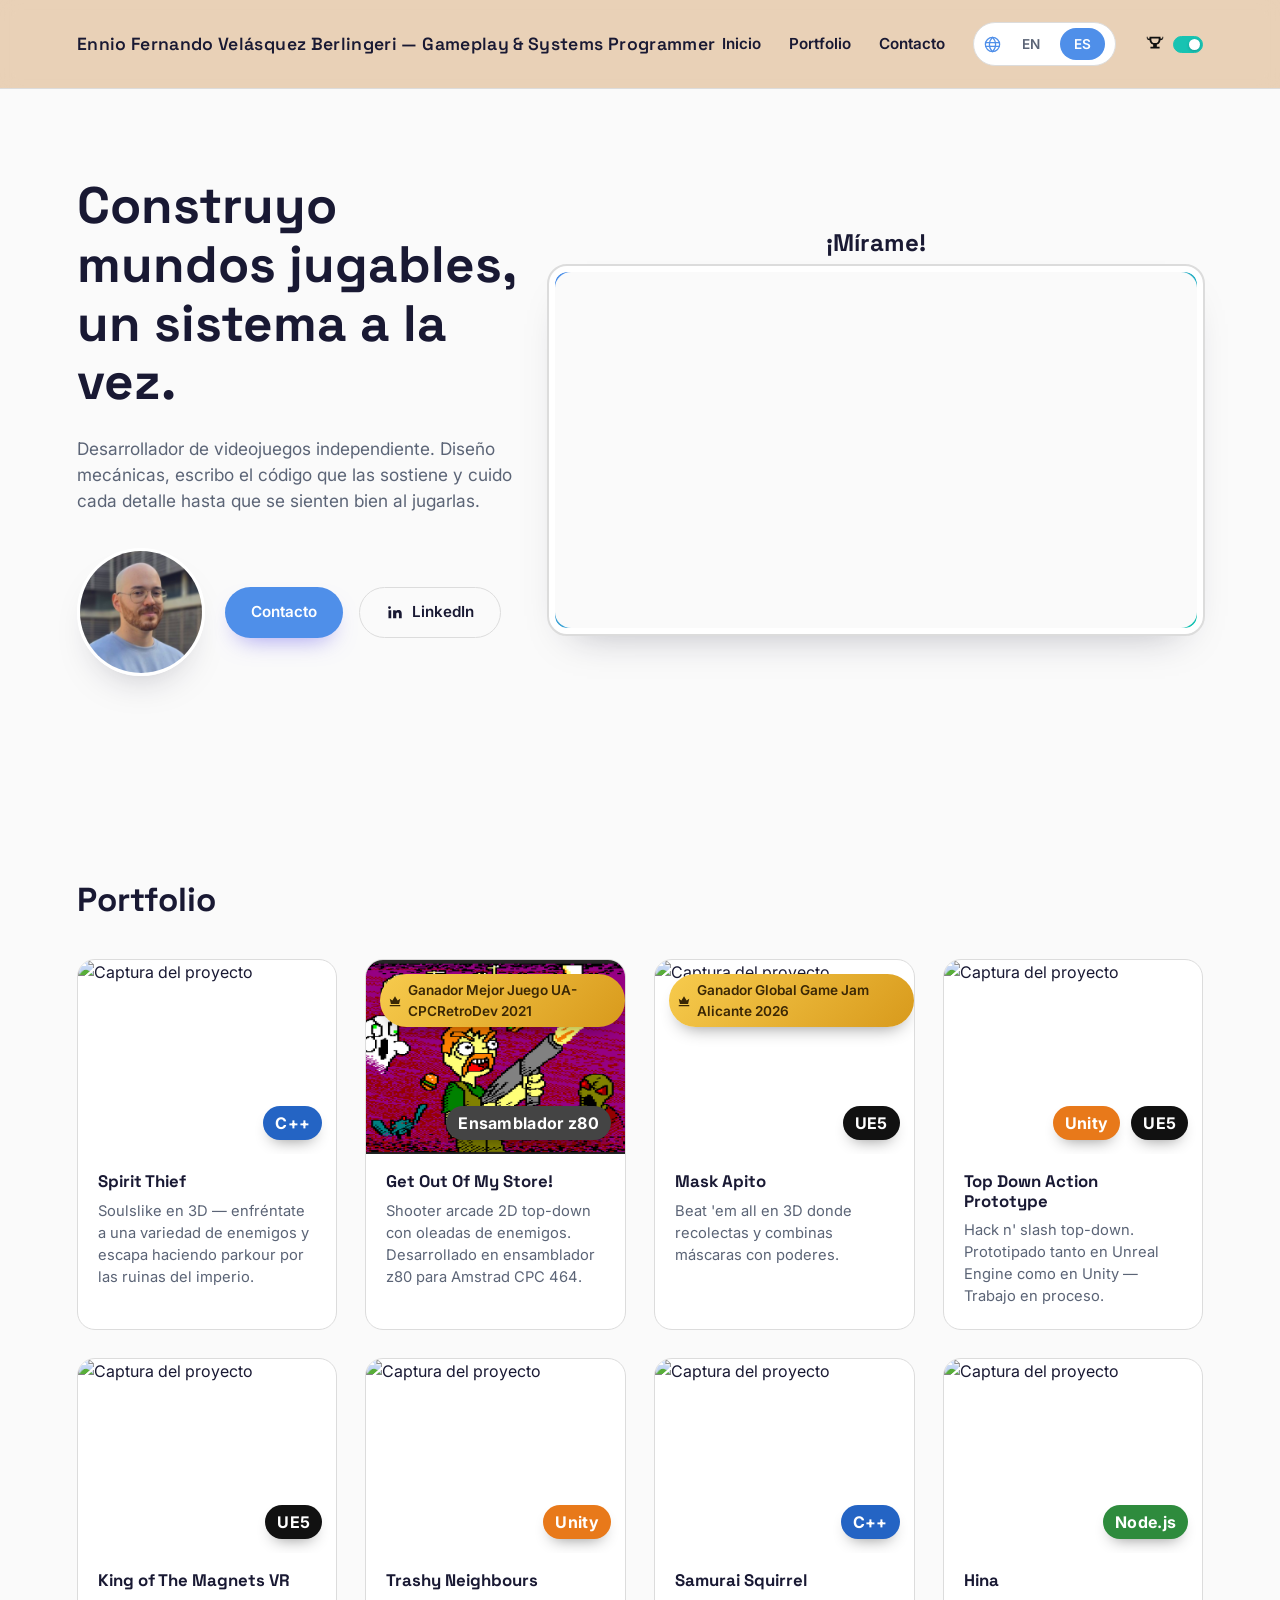
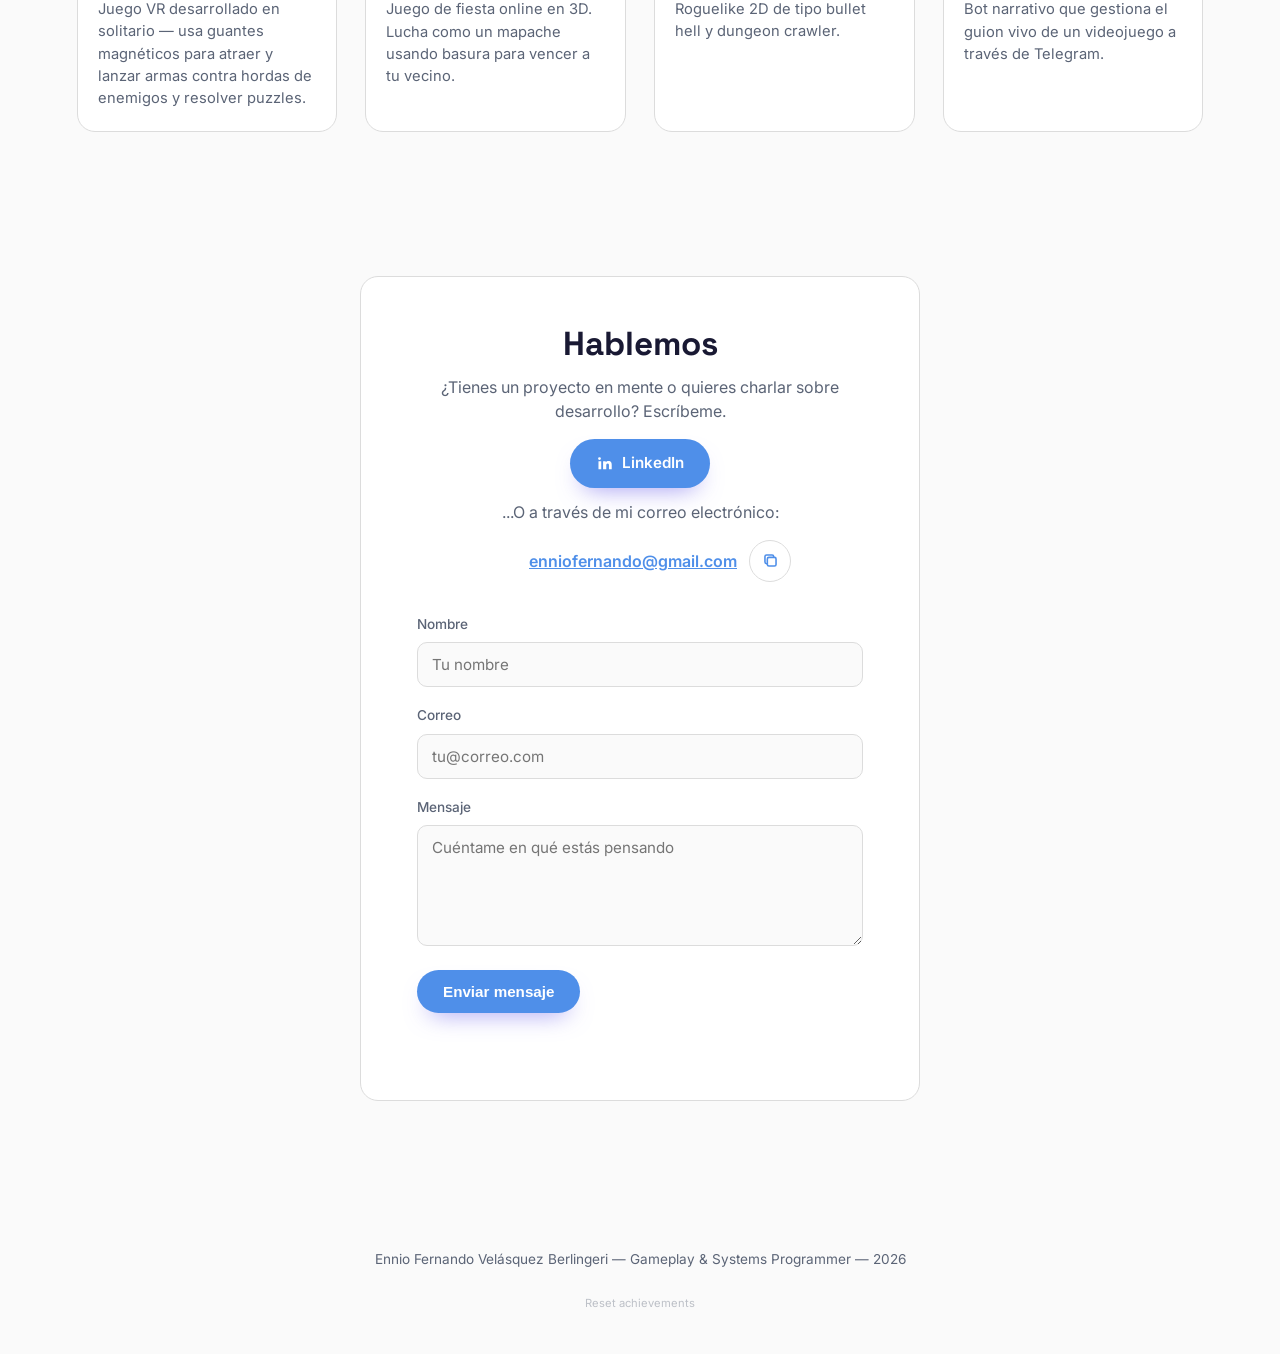
==== commit 8c04fa8f: "mask apito data" ====
--- a/index.html
+++ b/index.html
@@ -73,6 +73,17 @@
       <h2 data-i18n="portfolio.heading">Portfolio</h2>
       <div class="grid">
 
+        <a class="card" href="project/spirit-thief.html" data-i18n-aria="card.aria">
+          <div class="card-image">
+            <img src="https://picsum.photos/seed/spirit-thief/600/450" alt="Captura del proyecto">
+            <span class="badge-tag" style="background: #2464c4;">C++</span>
+          </div>
+          <div class="card-body">
+            <h3 data-i18n="project.spiritthief.title">Spirit Thief</h3>
+            <p data-i18n="project.spiritthief.tagline">Soulslike en 3D con combate y parkour por las ruinas del imperio.</p>
+          </div>
+        </a>
+
         <a class="card" href="project/get-out-of-my-store.html" data-i18n-aria="card.aria">
           <div class="card-image">
             <span class="badge-winner">
@@ -103,16 +114,7 @@
           </div>
         </a>
 
-        <a class="card" href="project/spirit-thief.html" data-i18n-aria="card.aria">
-          <div class="card-image">
-            <img src="https://picsum.photos/seed/spirit-thief/600/450" alt="Captura del proyecto">
-            <span class="badge-tag" style="background: #2464c4;">C++</span>
-          </div>
-          <div class="card-body">
-            <h3 data-i18n="project.spiritthief.title">Spirit Thief</h3>
-            <p data-i18n="project.spiritthief.tagline">Soulslike en 3D con combate y parkour por las ruinas del imperio.</p>
-          </div>
-        </a>
+        
 
         <a class="card" href="project/top-down-action-prototype.html" data-i18n-aria="card.aria">
           <div class="card-image">
--- a/style.css
+++ b/style.css
@@ -707,7 +707,7 @@
 }
 
 .project-hero {
-  padding: 6vh 6vw 4vh;
+  padding: 6vh 6vw 1vh;
   scroll-margin-top: var(--header-h);
 }
 
@@ -761,16 +761,16 @@
 }
 
 .project-video {
-  padding: 0 6vw 6vh;
+  padding: 0 6vw 1vh;
 }
 
 .project-video .video-frame {
-  max-width: 960px;
+  max-width: 720px;
   margin: 0 auto;
 }
 
 .project-body {
-  padding: 4vh 6vw 8vh;
+  padding: 4vh 6vw 3vh;
   display: grid;
   grid-template-columns: 2fr 1fr;
   gap: 48px;
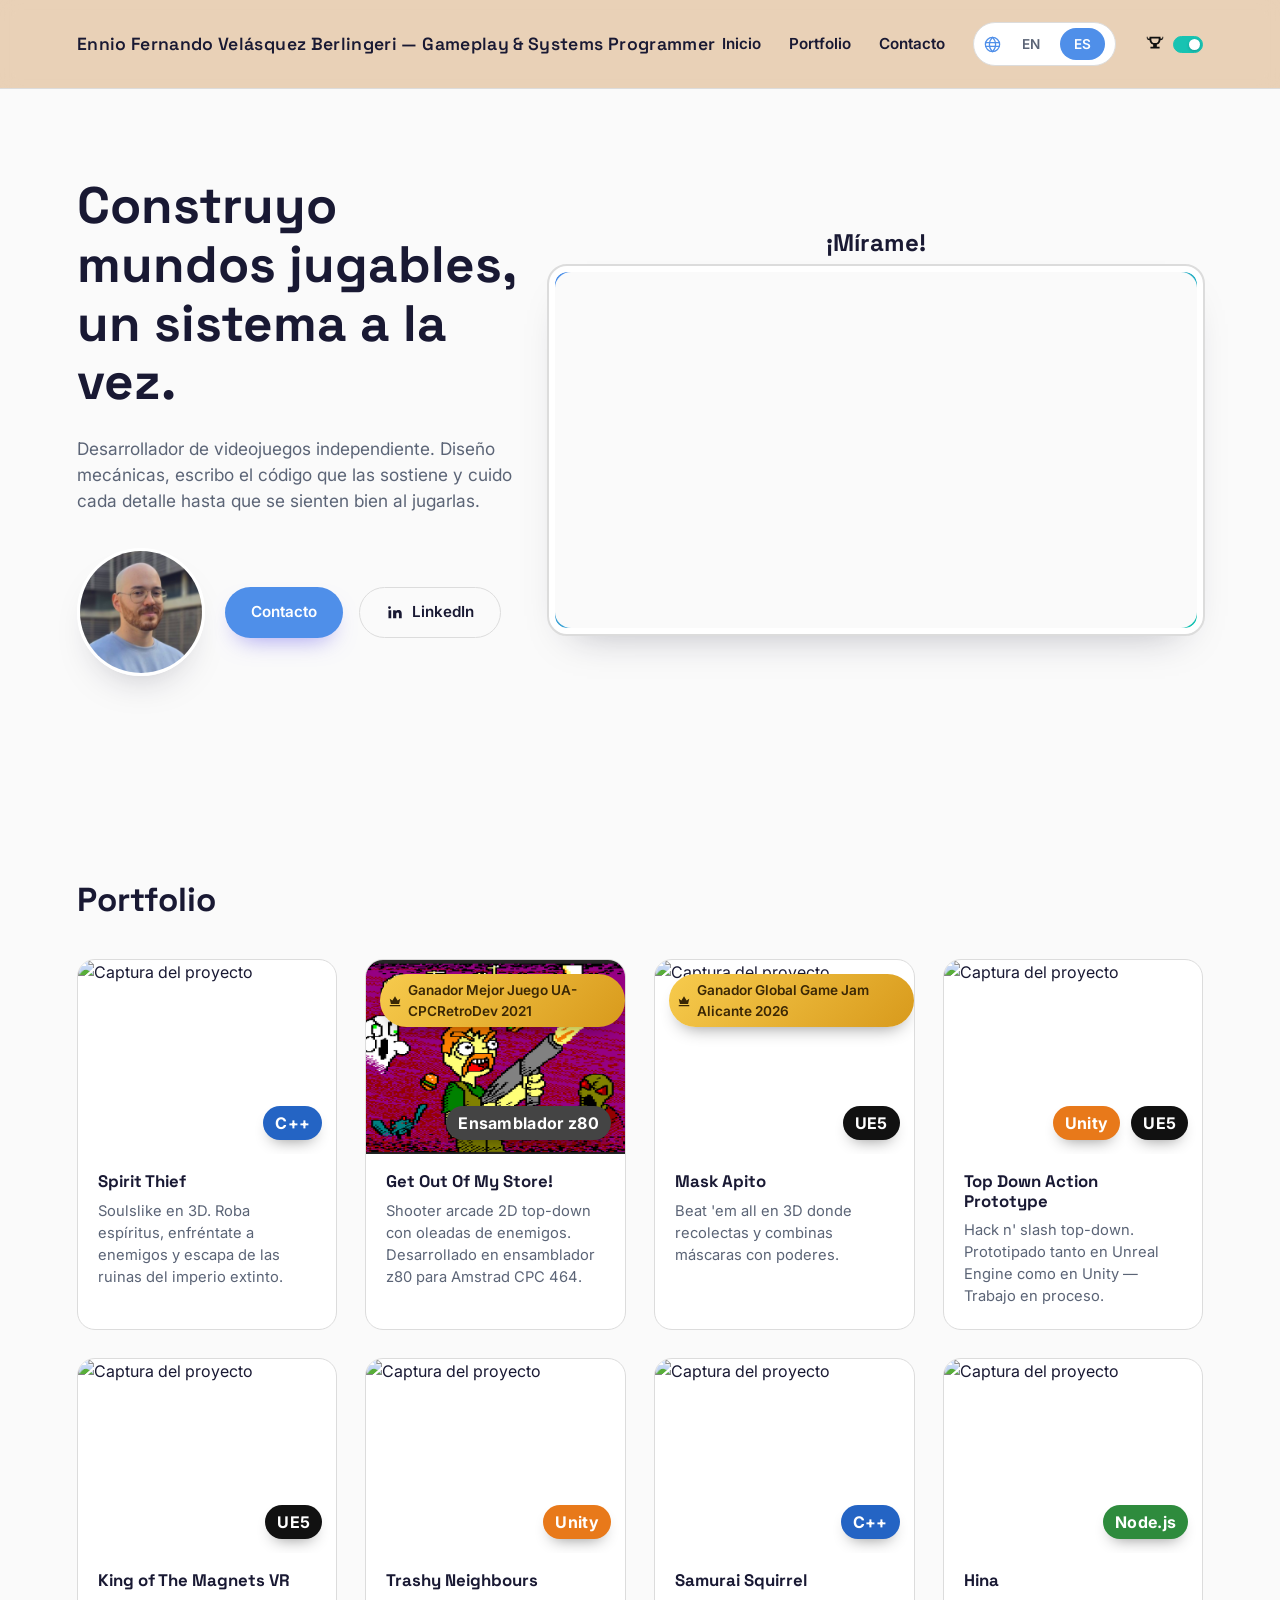
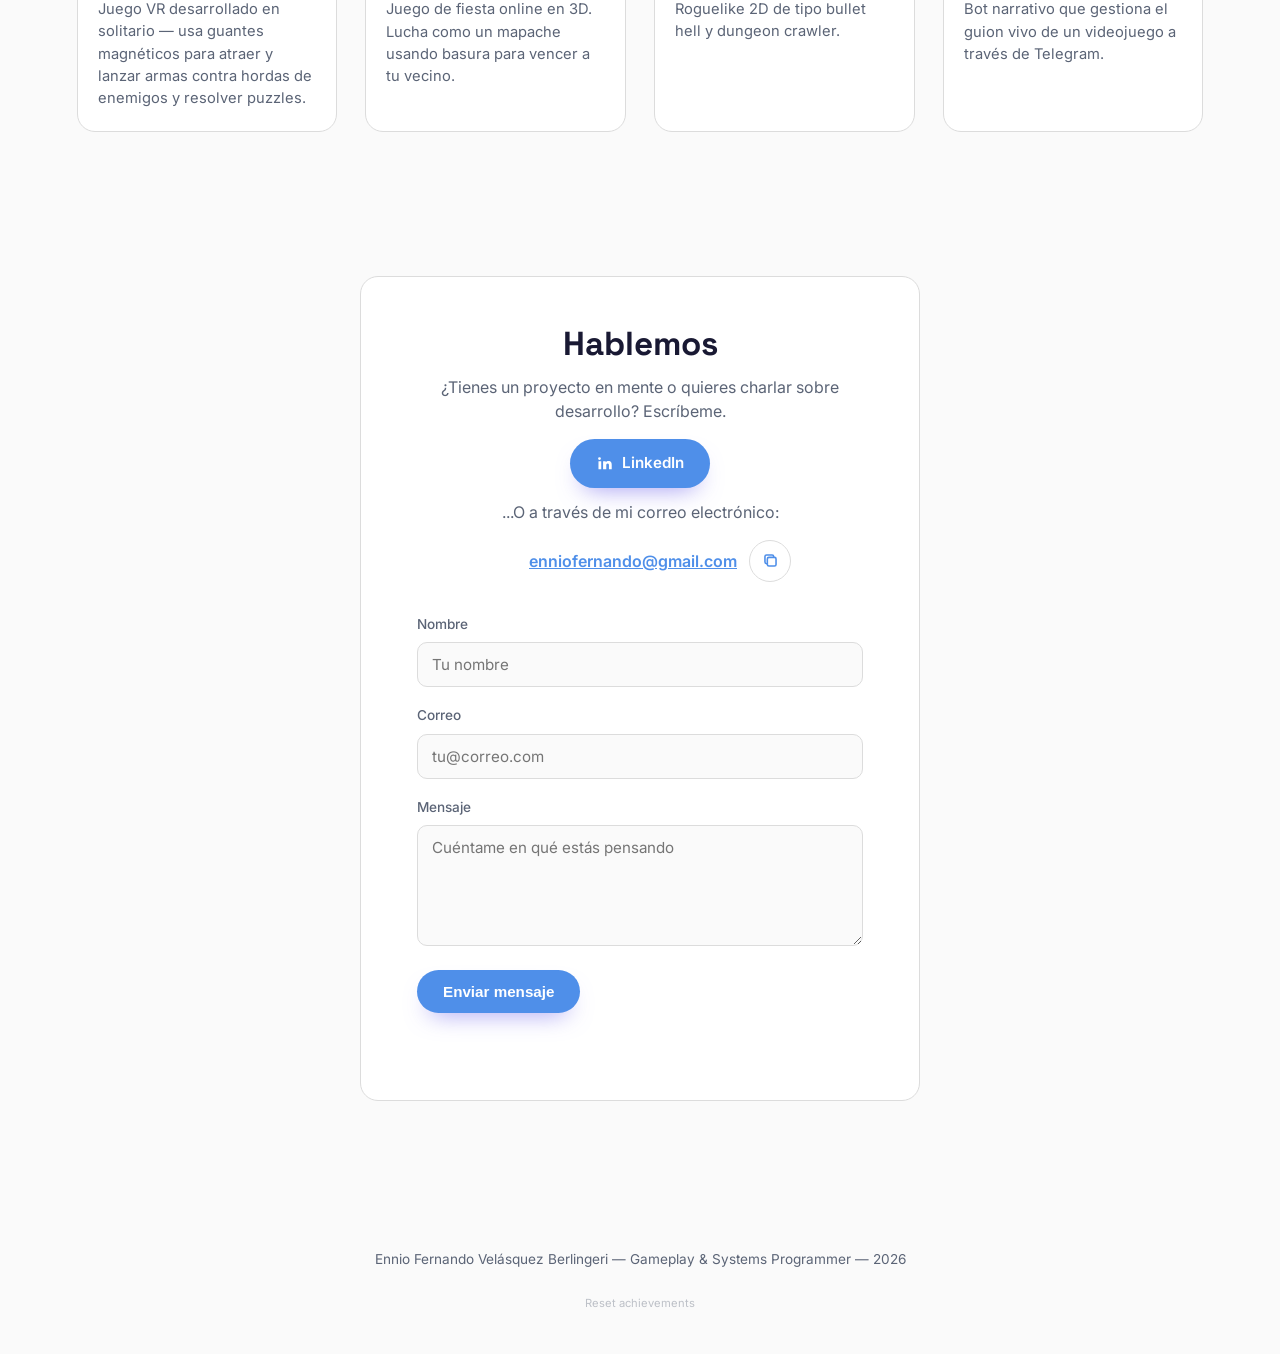
==== commit f50bf387: "removed unnecessary videos" ====
--- a/index.html
+++ b/index.html
@@ -168,7 +168,7 @@
           </div>
           <div class="card-body">
             <h3 data-i18n="project.hina.title">Hina</h3>
-            <p data-i18n="project.hina.desc">Bot narrativo que gestiona el guion vivo de un videojuego a través de Telegram.</p>
+            <p data-i18n="project.hina.tagline">Bot narrativo que gestiona el guion vivo de un videojuego a través de Telegram.</p>
           </div>
         </a>
 
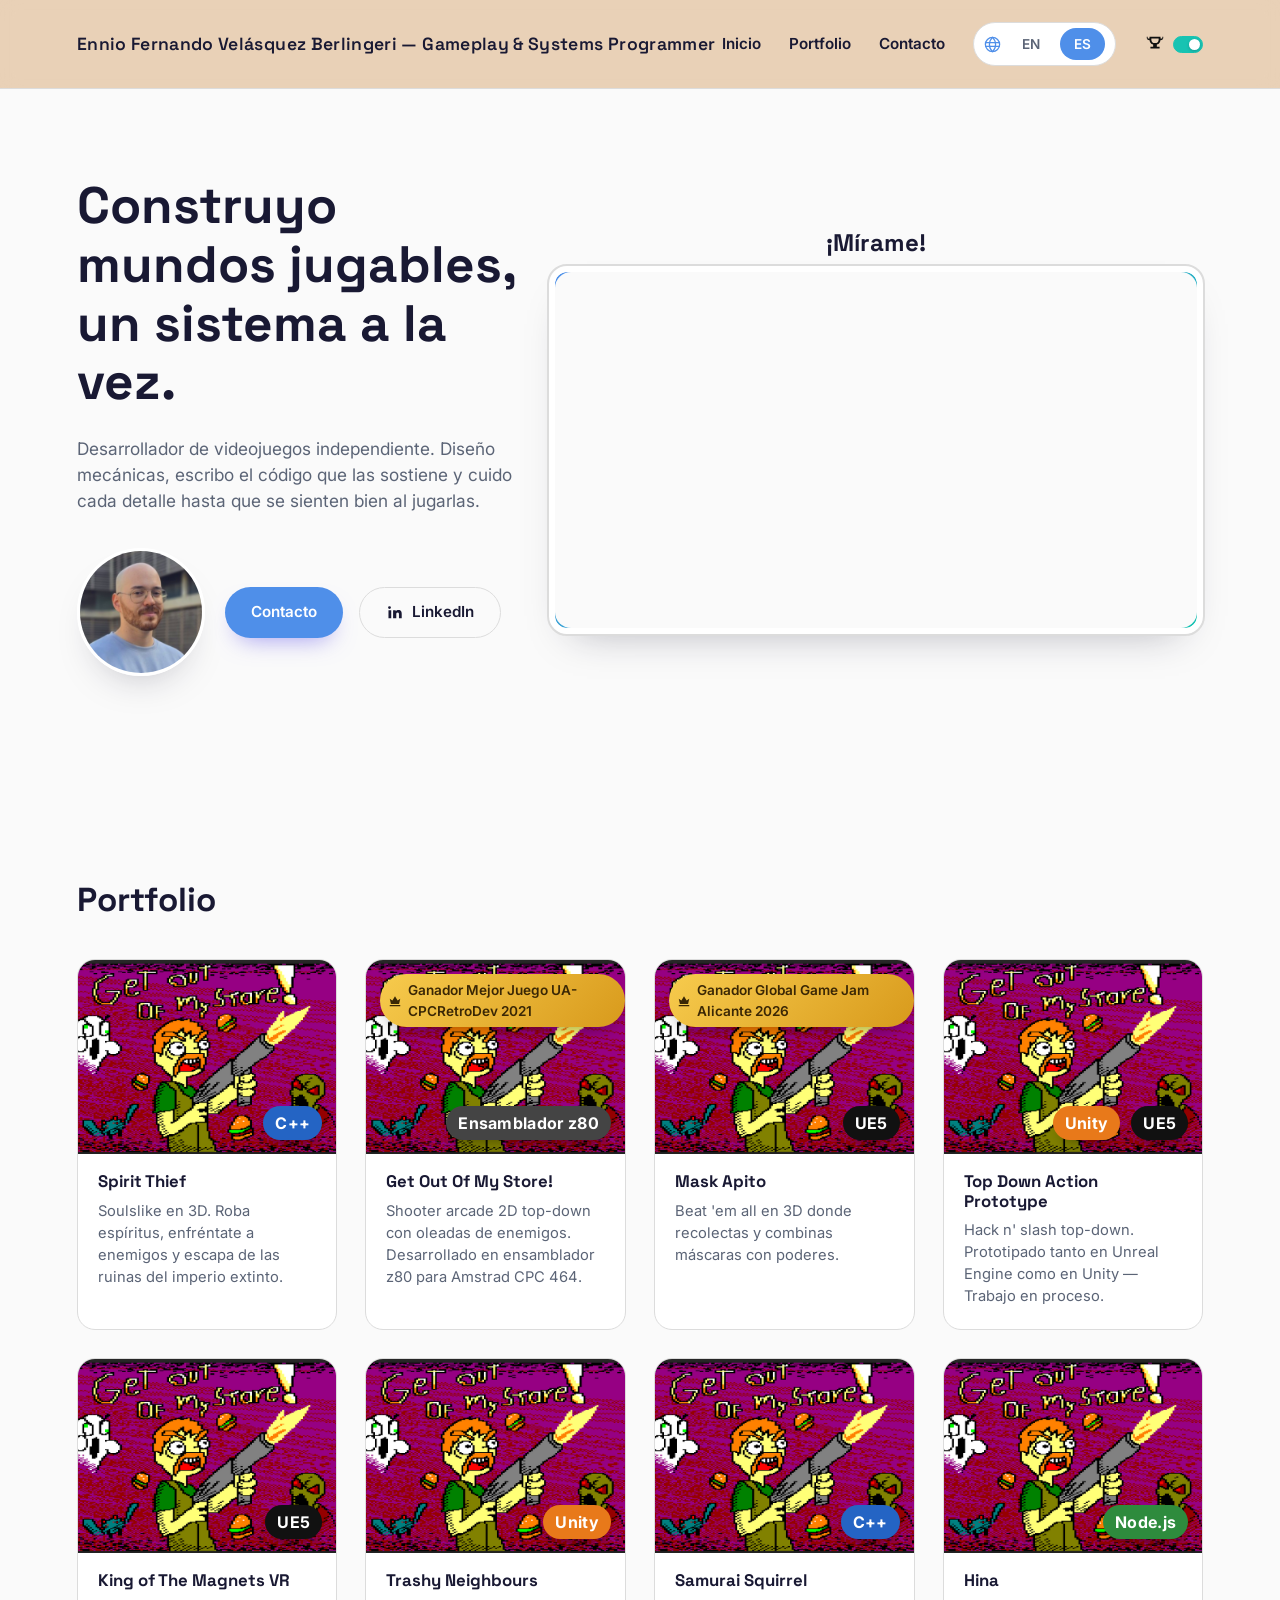
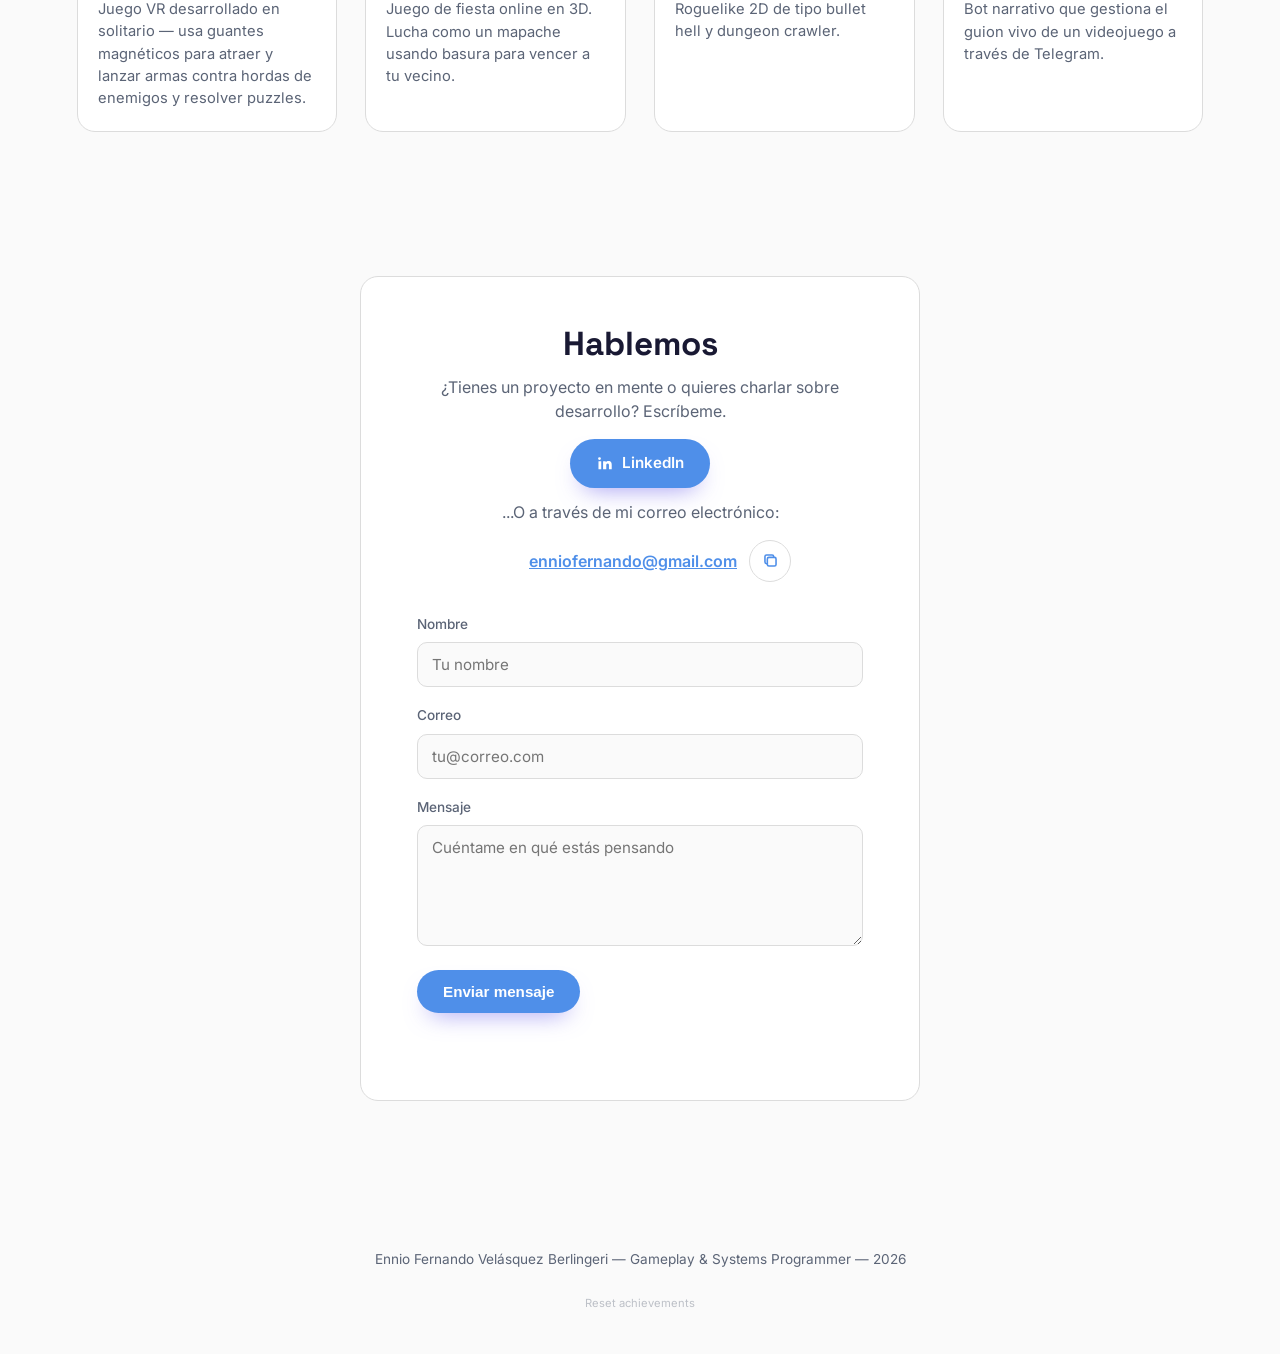
==== commit c623f43c: "image references" ====
--- a/index.html
+++ b/index.html
@@ -75,7 +75,7 @@
 
         <a class="card" href="project/spirit-thief.html" data-i18n-aria="card.aria">
           <div class="card-image">
-            <img src="https://picsum.photos/seed/spirit-thief/600/450" alt="Captura del proyecto">
+            <img src="resources/spiritthief/hero.png" alt="Captura del proyecto">
             <span class="badge-tag" style="background: #2464c4;">C++</span>
           </div>
           <div class="card-body">
@@ -90,7 +90,7 @@
               <svg class="badge-icon" viewBox="0 0 24 24" aria-hidden="true"><path d="M3 19h18v2H3v-2zM3 8l4.5 3L12 4l4.5 7L21 8l-2 9H5L3 8z"/></svg>
               <span data-i18n="project.goms.award">Ganador del Mejor Juego UA en CPCRetroDev 2021</span>
             </span>
-            <img src="resources/gooms.png" alt="Captura del proyecto">
+            <img src="resources/goms/hero.png" alt="Captura del proyecto">
             <span class="badge-tag" style="background: #444444;" data-i18n="project.goms.badge">Ensamblador z80</span>
           </div>
           <div class="card-body">
@@ -105,7 +105,7 @@
               <svg class="badge-icon" viewBox="0 0 24 24" aria-hidden="true"><path d="M3 19h18v2H3v-2zM3 8l4.5 3L12 4l4.5 7L21 8l-2 9H5L3 8z"/></svg>
               <span data-i18n="project.maskapito.award">Ganador del Global Game Jam Alicante 2026</span>
             </span>
-            <img src="https://picsum.photos/seed/mask-apito/600/450" alt="Captura del proyecto">
+            <img src="resources/maskapito/hero.png" alt="Captura del proyecto">
             <span class="badge-tag" style="background: #111111;">UE5</span>
           </div>
           <div class="card-body">
@@ -118,7 +118,7 @@
 
         <a class="card" href="project/top-down-action-prototype.html" data-i18n-aria="card.aria">
           <div class="card-image">
-            <img src="https://picsum.photos/seed/top-down-action-prototype/600/450" alt="Captura del proyecto">
+            <img src="resources/topdownaction/hero.png" alt="Captura del proyecto">
             <span class="badge-tag" style="background: #111111;">UE5</span>
             <span class="badge-tag badge-tag-secondary" style="background: #e8791a;">Unity</span>
           </div>
@@ -130,7 +130,7 @@
 
         <a class="card" href="project/king-of-the-magnets-vr.html" data-i18n-aria="card.aria">
           <div class="card-image">
-            <img src="https://picsum.photos/seed/king-of-the-magnets-vr/600/450" alt="Captura del proyecto">
+            <img src="resources/kotm/hero.png" alt="Captura del proyecto">
             <span class="badge-tag" style="background: #111111;">UE5</span>
           </div>
           <div class="card-body">
@@ -141,7 +141,7 @@
 
         <a class="card" href="project/trashy-neighbours.html" data-i18n-aria="card.aria">
           <div class="card-image">
-            <img src="https://picsum.photos/seed/trashy-neighbours/600/450" alt="Captura del proyecto">
+            <img src="resources/trashyneighbours/hero.png" alt="Captura del proyecto">
             <span class="badge-tag" style="background: #e8791a;">Unity</span>
           </div>
           <div class="card-body">
@@ -152,7 +152,7 @@
 
         <a class="card" href="project/samurai-squirrel.html" data-i18n-aria="card.aria">
           <div class="card-image">
-            <img src="https://picsum.photos/seed/samurai-squirrel/600/450" alt="Captura del proyecto">
+            <img src="resources/samuraisquirrel/hero.png" alt="Captura del proyecto">
             <span class="badge-tag" style="background: #2464c4;">C++</span>
           </div>
           <div class="card-body">
@@ -163,7 +163,7 @@
 
         <a class="card" href="project/hina.html" data-i18n-aria="card.aria">
           <div class="card-image">
-            <img src="https://picsum.photos/seed/hina/600/450" alt="Captura del proyecto">
+            <img src="resources/hina/hero.png" alt="Captura del proyecto">
             <span class="badge-tag" style="background: #2e8b3d;">Node.js</span>
           </div>
           <div class="card-body">
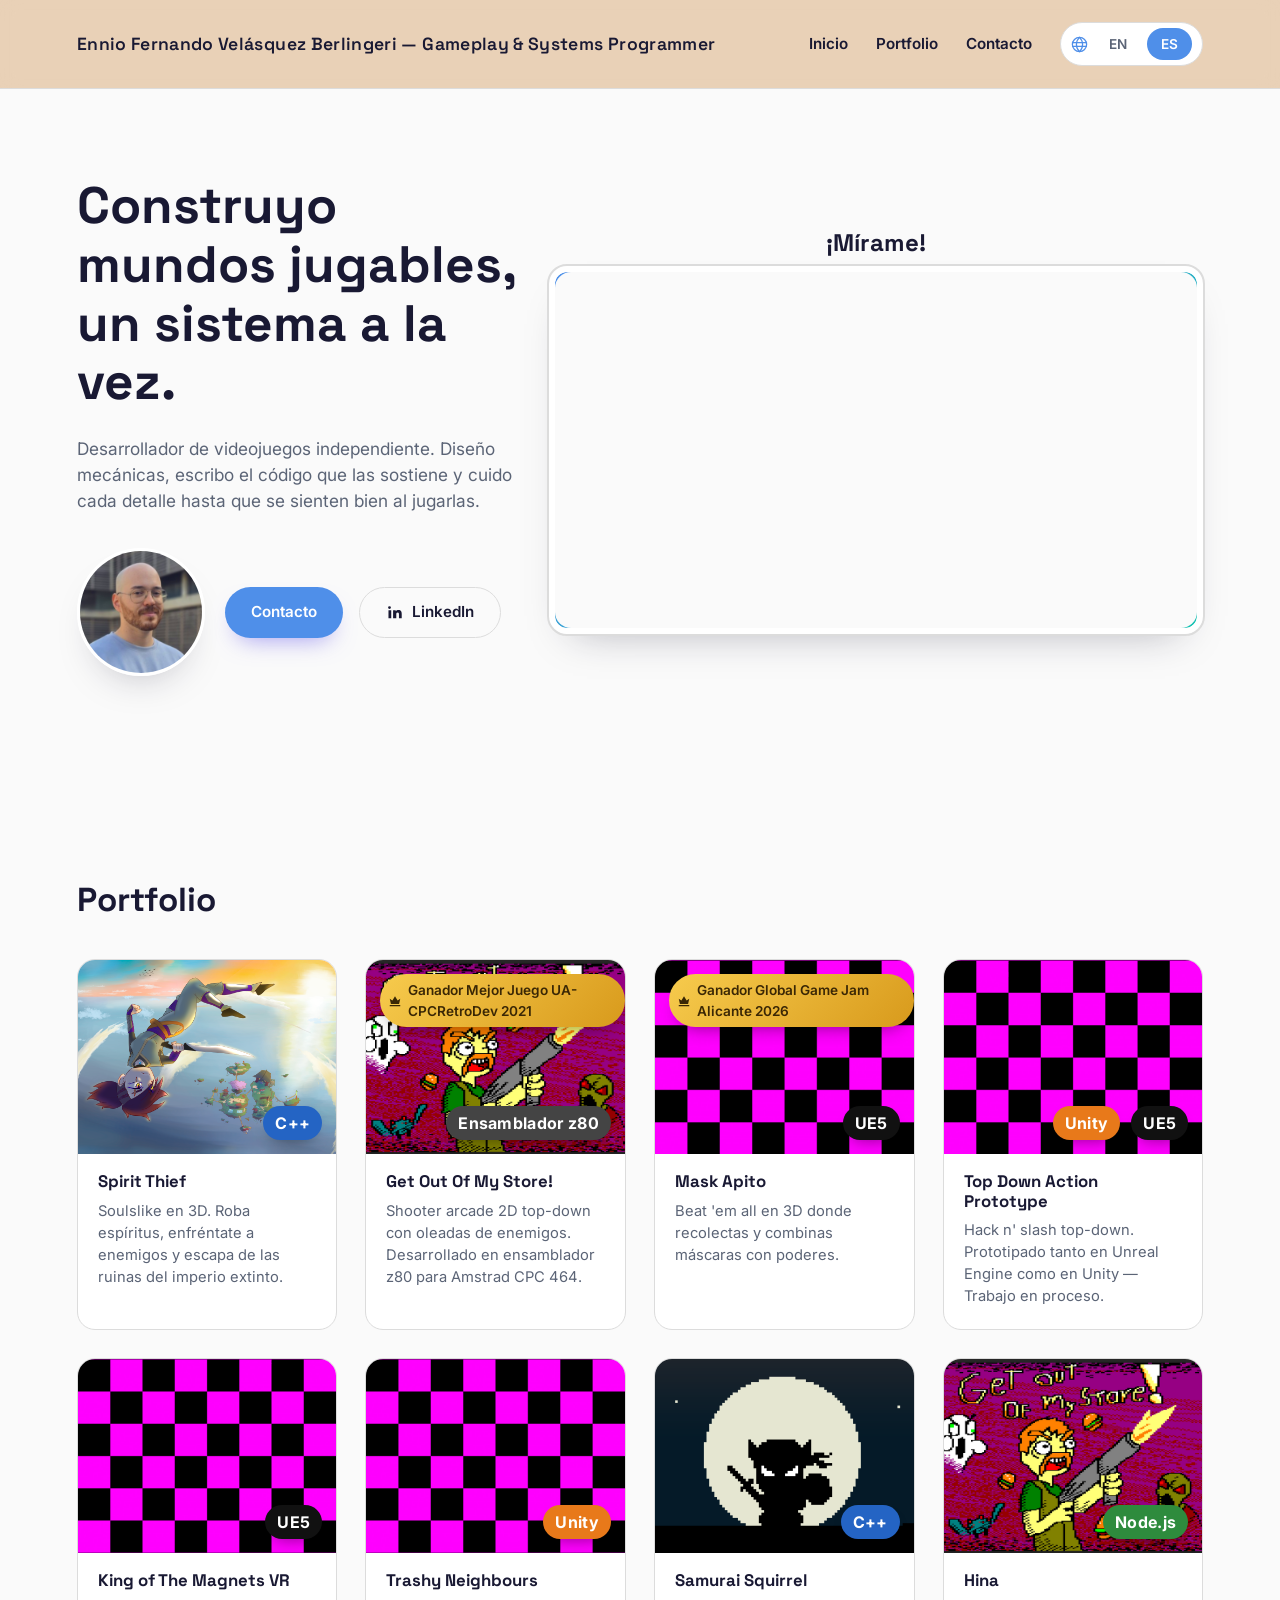
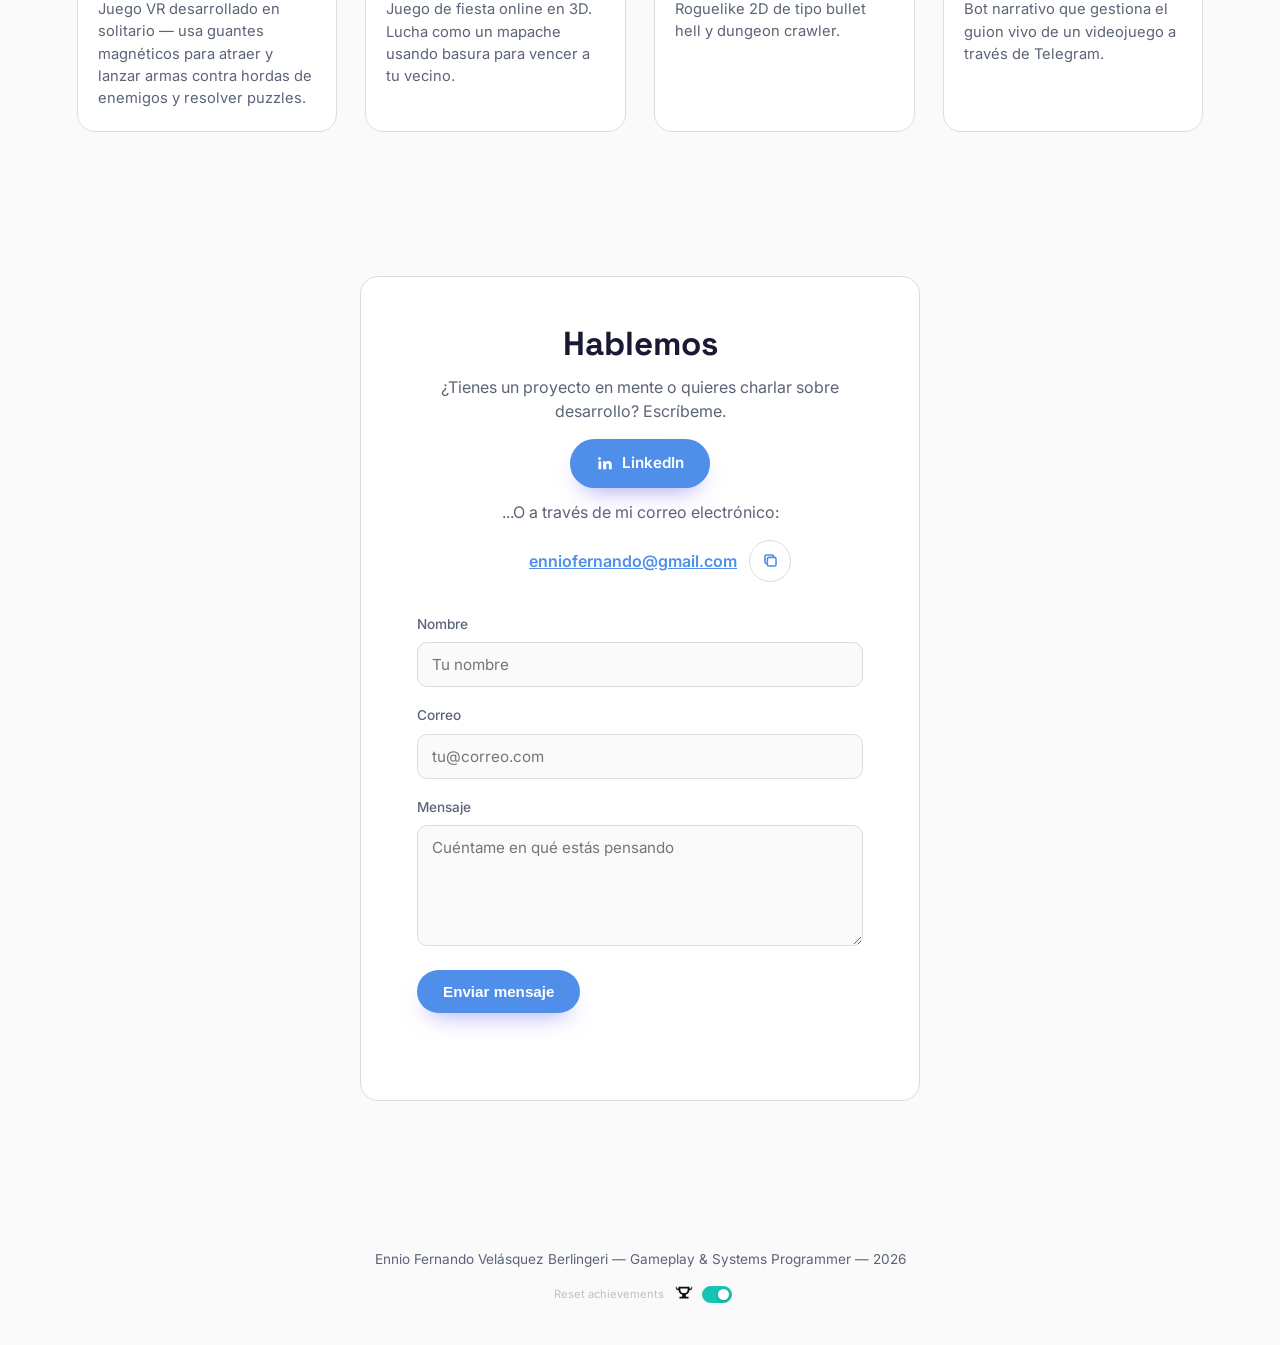
==== commit 9fe25deb: "fixed button" ====
--- a/index.html
+++ b/index.html
@@ -28,13 +28,7 @@
         <button type="button" class="lang-option is-active" data-lang="en">EN</button>
         <button type="button" class="lang-option" data-lang="es">ES</button>
       </div>
-      <label class="achievement-toggle" data-i18n-aria="achievement.toggle.aria">
-        <svg class="achievement-toggle-icon" viewBox="0 0 24 24" aria-hidden="true">
-          <path d="M6 4h12v3a6 6 0 0 1-4 5.66V15h3v2H7v-2h3v-2.34A6 6 0 0 1 6 7V4Zm2 2v1a4 4 0 0 0 8 0V6H8Zm-4 0h2v2a3 3 0 0 1-3-3V4h1v2Zm16 0V4h1v1a3 3 0 0 1-3 3V6h2Z"/>
-        </svg>
-        <input id="achievement-toggle" type="checkbox" checked onchange="toggleAchievements(this)">
-        <span class="achievement-toggle-track" aria-hidden="true"></span>
-      </label>
+      
     </div>
   </header>
 
@@ -216,6 +210,13 @@
   <footer class="site-footer">
     <p data-i18n="footer.text">Ennio — Game Developer</p>
     <button class="reset-achievements" type="button" data-i18n="footer.resetAchievements" onclick="resetAchievements()">Reset achievements</button>
+    <label class="achievement-toggle" data-i18n-aria="achievement.toggle.aria">
+      <svg class="achievement-toggle-icon" viewBox="0 0 24 24" aria-hidden="true">
+        <path d="M6 4h12v3a6 6 0 0 1-4 5.66V15h3v2H7v-2h3v-2.34A6 6 0 0 1 6 7V4Zm2 2v1a4 4 0 0 0 8 0V6H8Zm-4 0h2v2a3 3 0 0 1-3-3V4h1v2Zm16 0V4h1v1a3 3 0 0 1-3 3V6h2Z"/>
+      </svg>
+      <input id="achievement-toggle" type="checkbox" checked onchange="toggleAchievements(this)">
+      <span class="achievement-toggle-track" aria-hidden="true"></span>
+    </label>
   </footer>
   <script src="layout.js"></script>
   <script src="translations.js"></script>
--- a/style.css
+++ b/style.css
@@ -152,6 +152,7 @@
   font-weight: 600;
   cursor: pointer;
   user-select: none;
+  vertical-align: middle;
 }
 
 .achievement-toggle-icon {
@@ -665,7 +666,7 @@
 }
 
 .reset-achievements {
-  margin-top: 10px;
+  margin-top: 0;
   border: 0;
   padding: 2px 5px;
   background: transparent;
@@ -675,6 +676,9 @@
   opacity: 0.38;
   cursor: pointer;
   transition: opacity 0.2s ease, color 0.2s ease;
+  display: inline-flex;
+  align-items: center;
+  vertical-align: middle;
 }
 
 .reset-achievements:hover,
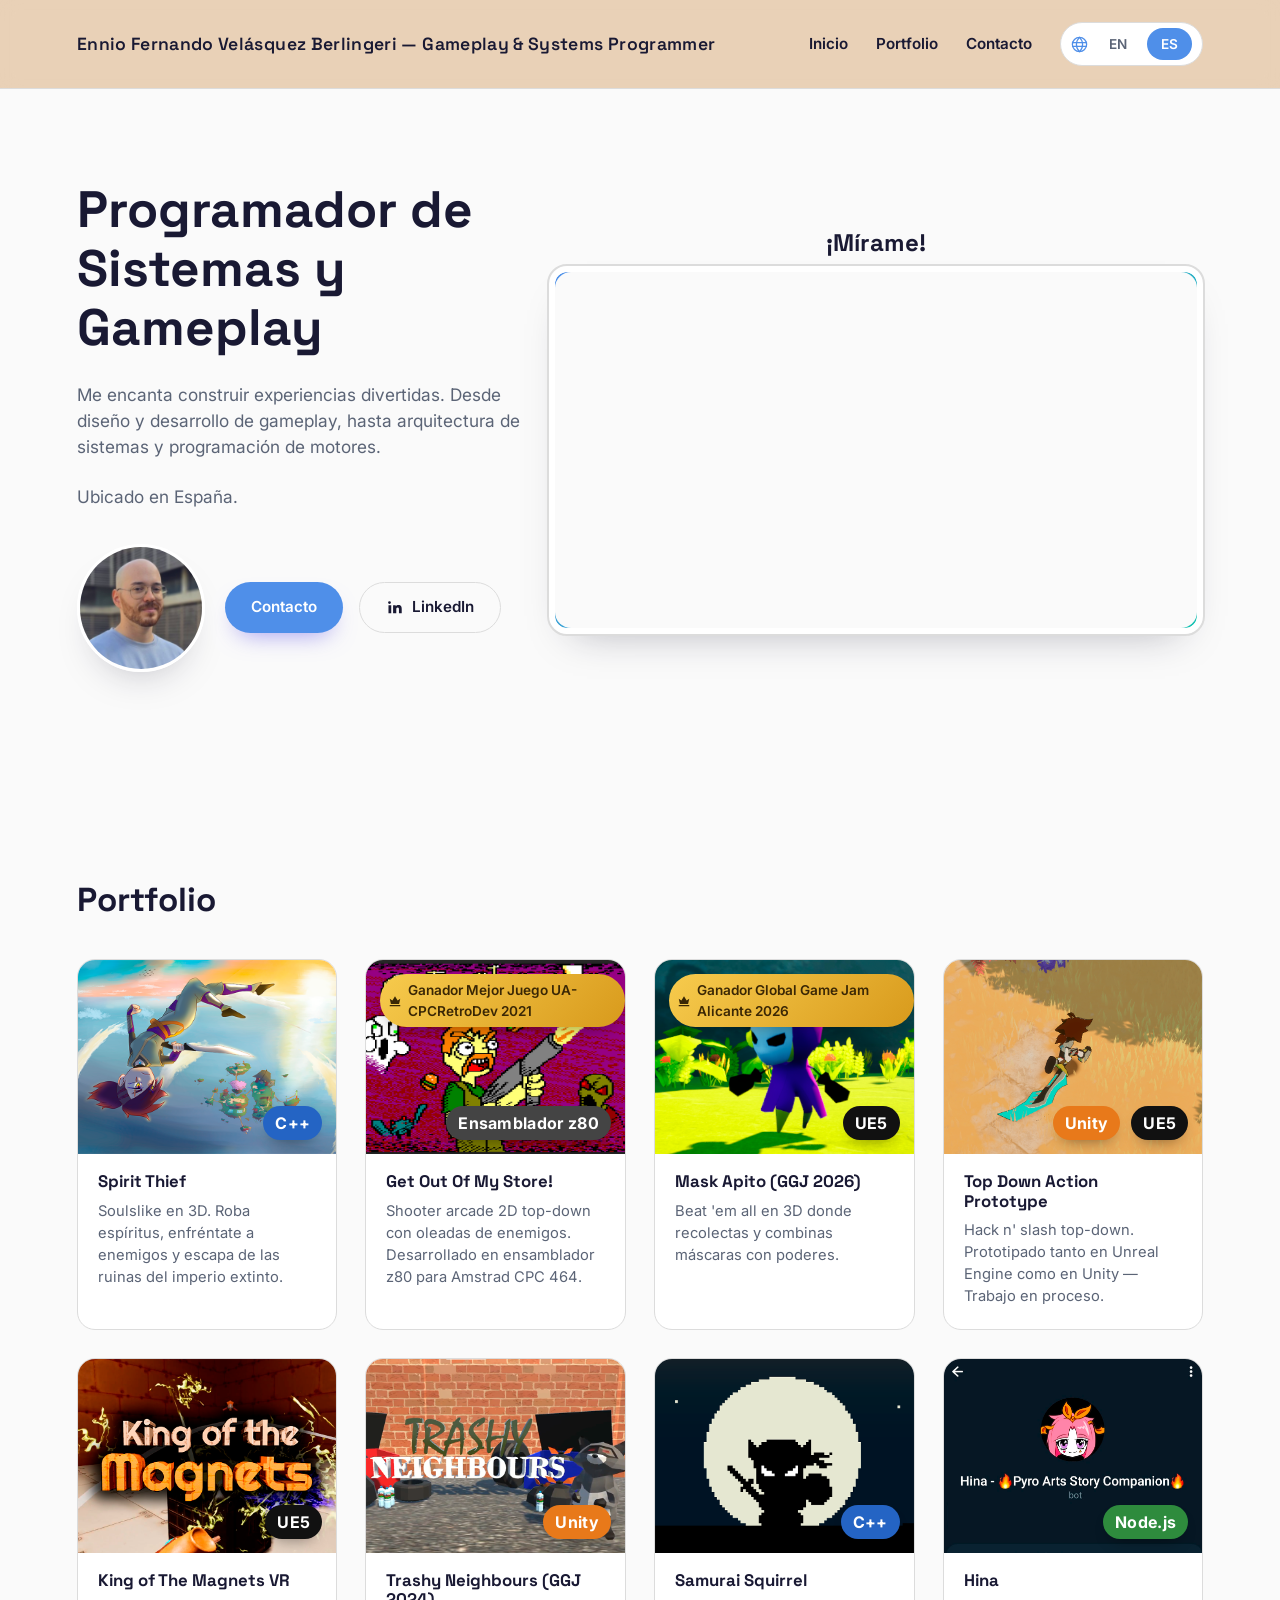
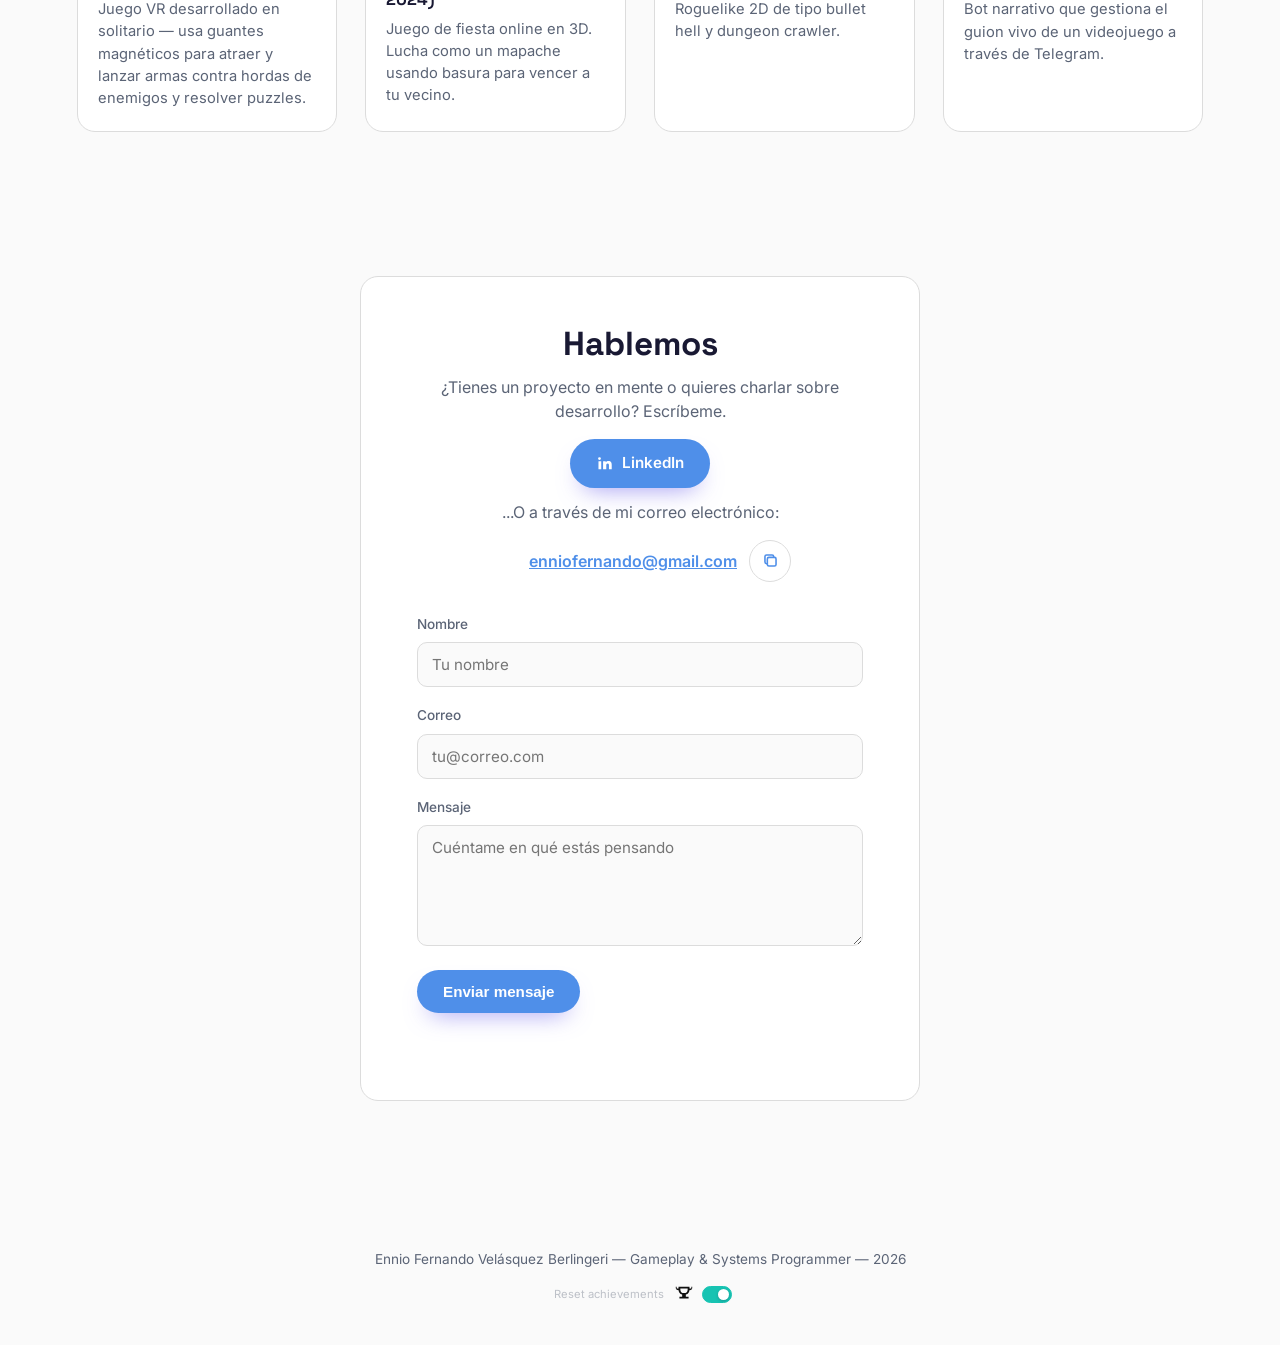
==== commit e078d17b: "title and subtitle" ====
--- a/index.html
+++ b/index.html
@@ -37,6 +37,7 @@
       <div class="hero-text">
         <h1 data-i18n="hero.title">Construyo mundos jugables, un sistema a la vez.</h1>
         <p class="hero-subtitle" data-i18n="hero.subtitle">Desarrollador de videojuegos independiente. Diseño mecánicas, escribo el código que las sostiene y cuido cada detalle hasta que se sienten bien al jugarlas.</p>
+        <p class="hero-subtitle" data-i18n="hero.subtitlebasedin">Ubicado en España</p>
         <div class="hero-actions-wrap">
           <img class="avatar-thumb" src="resources/pic.png" alt="Foto de Ennio">
           <div class="hero-actions">
